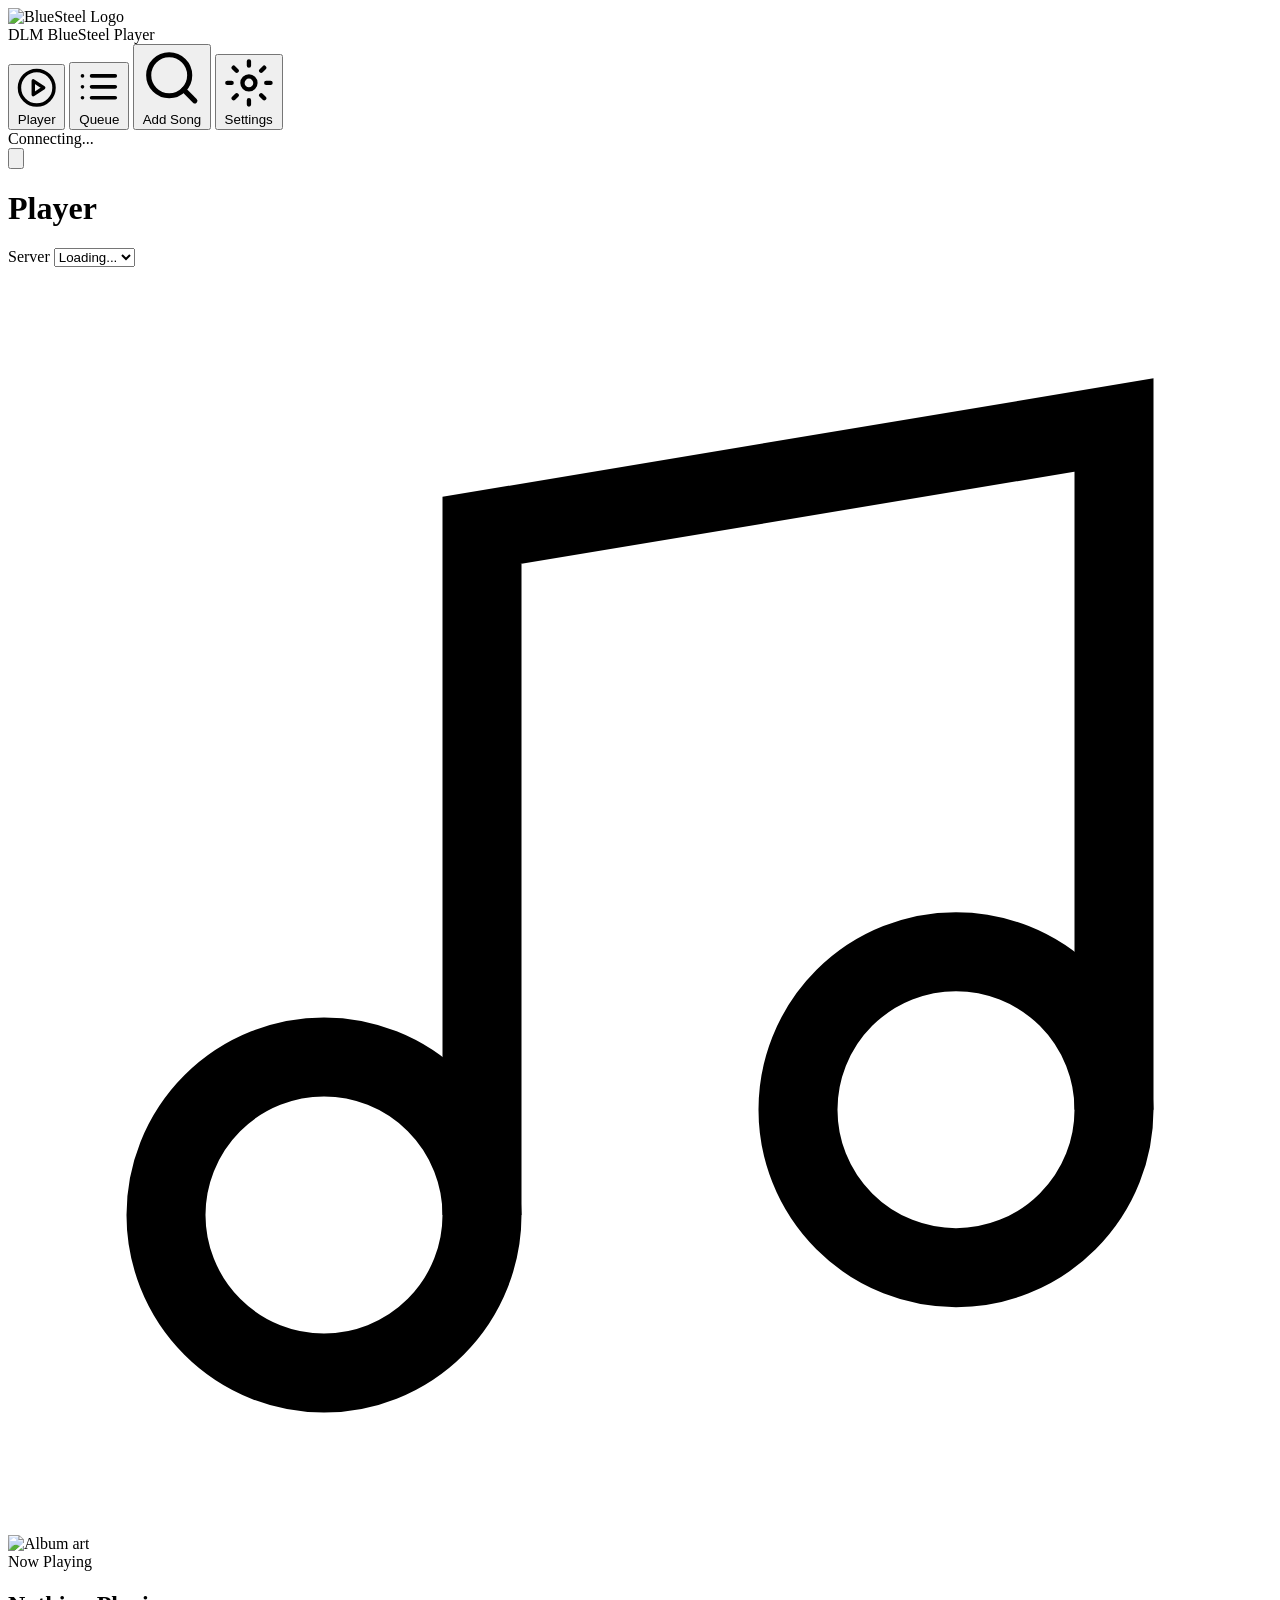
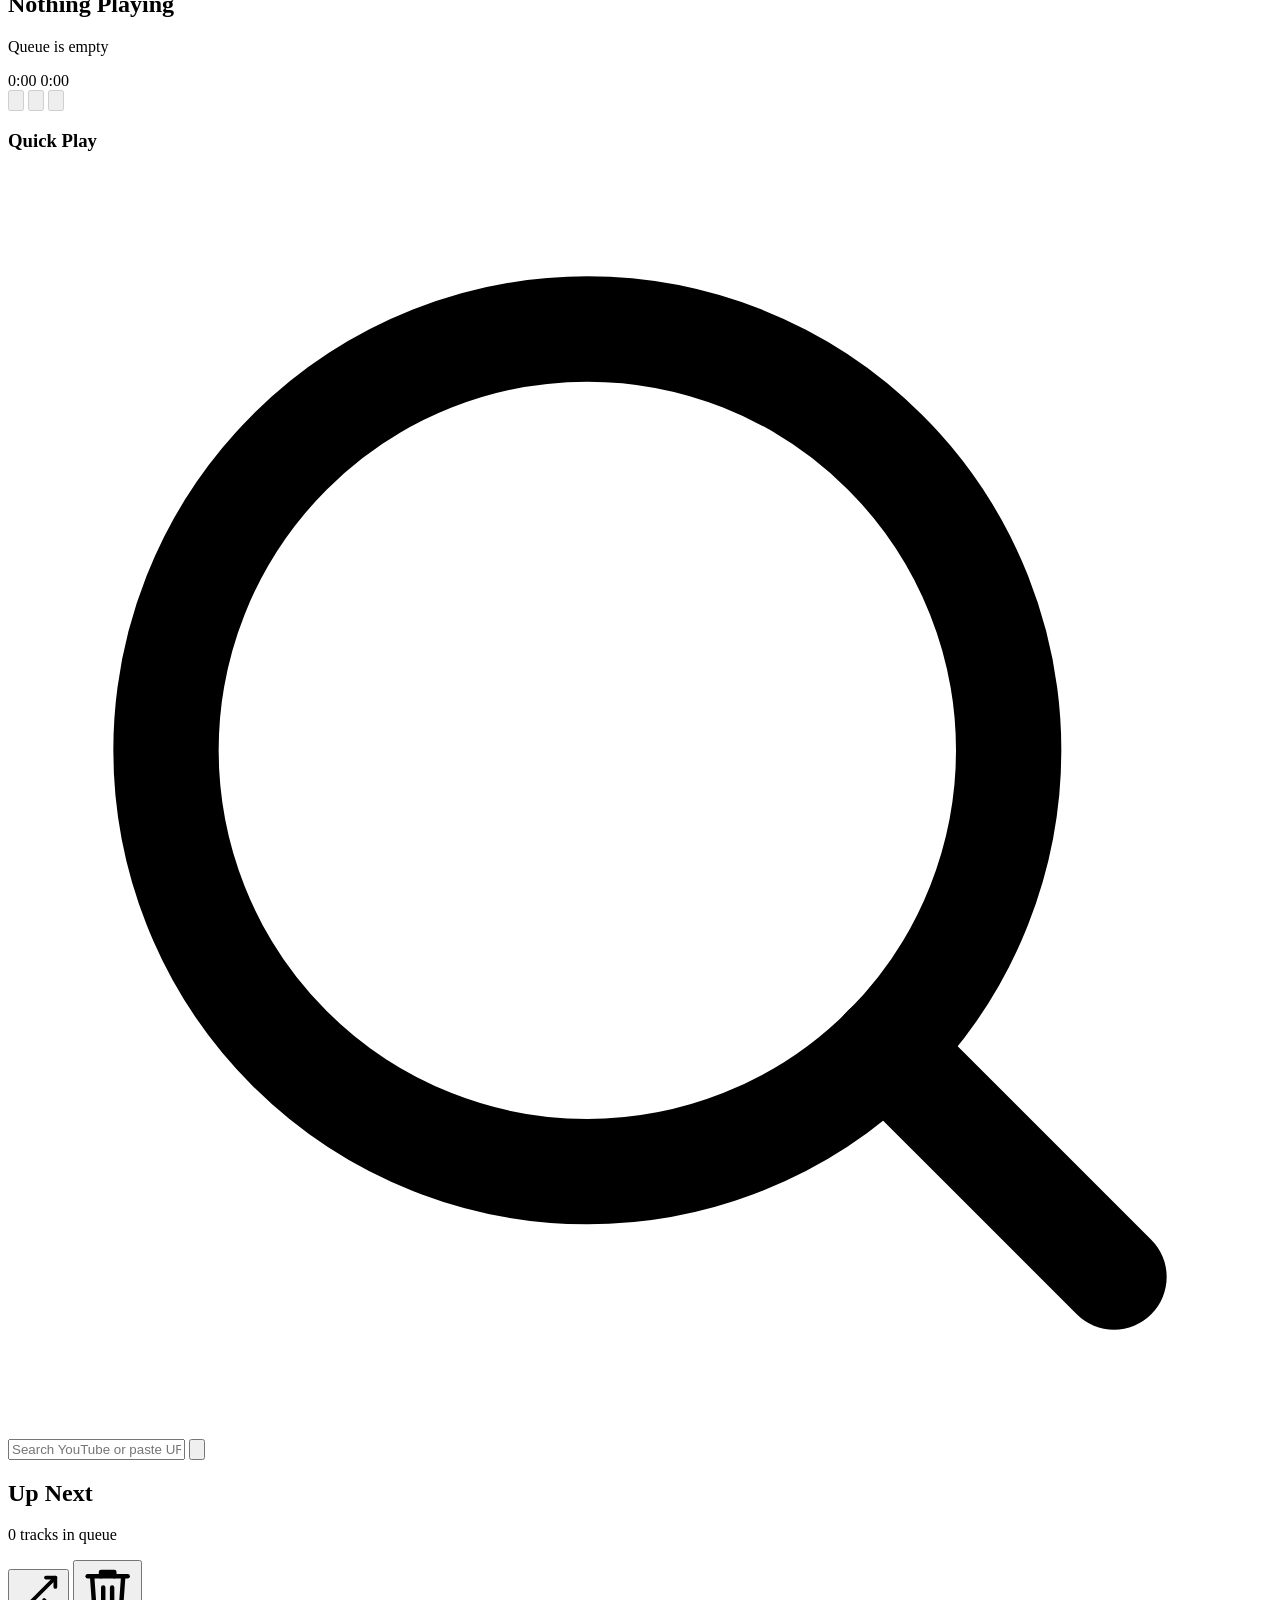
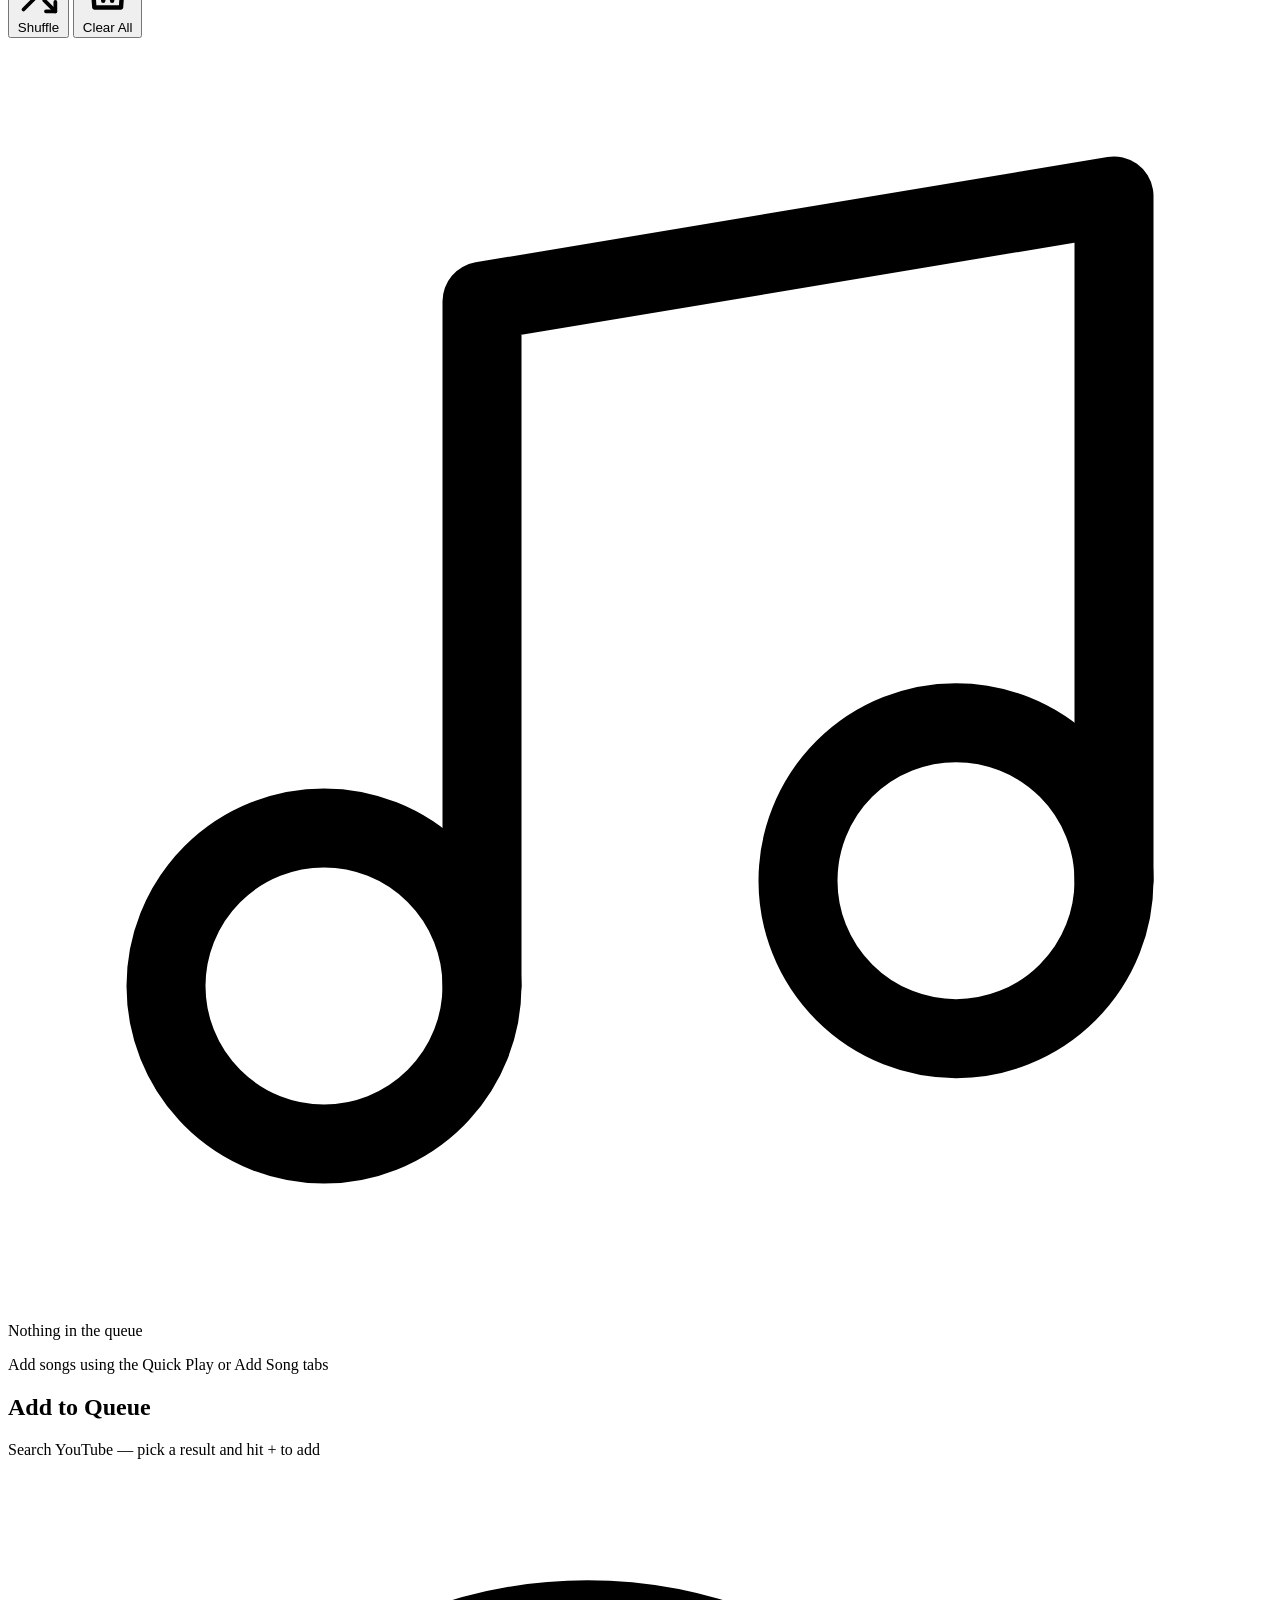
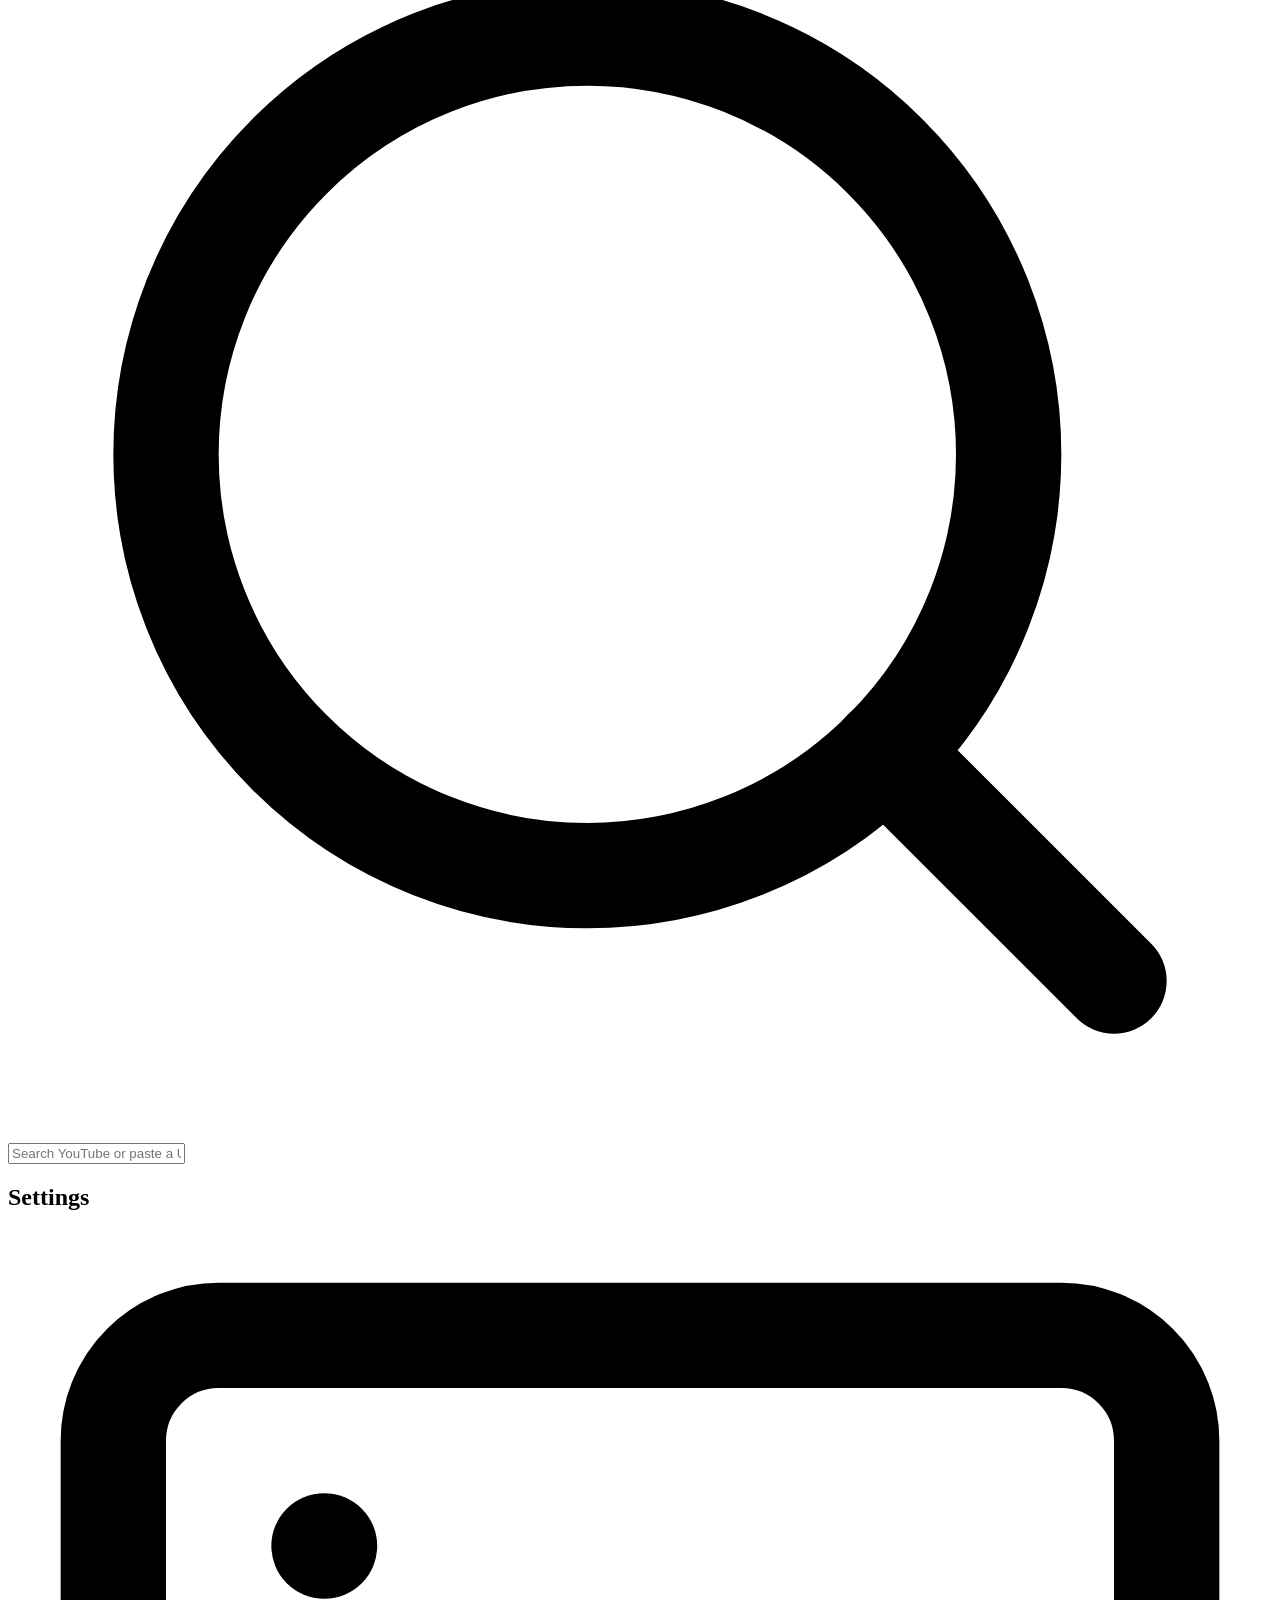
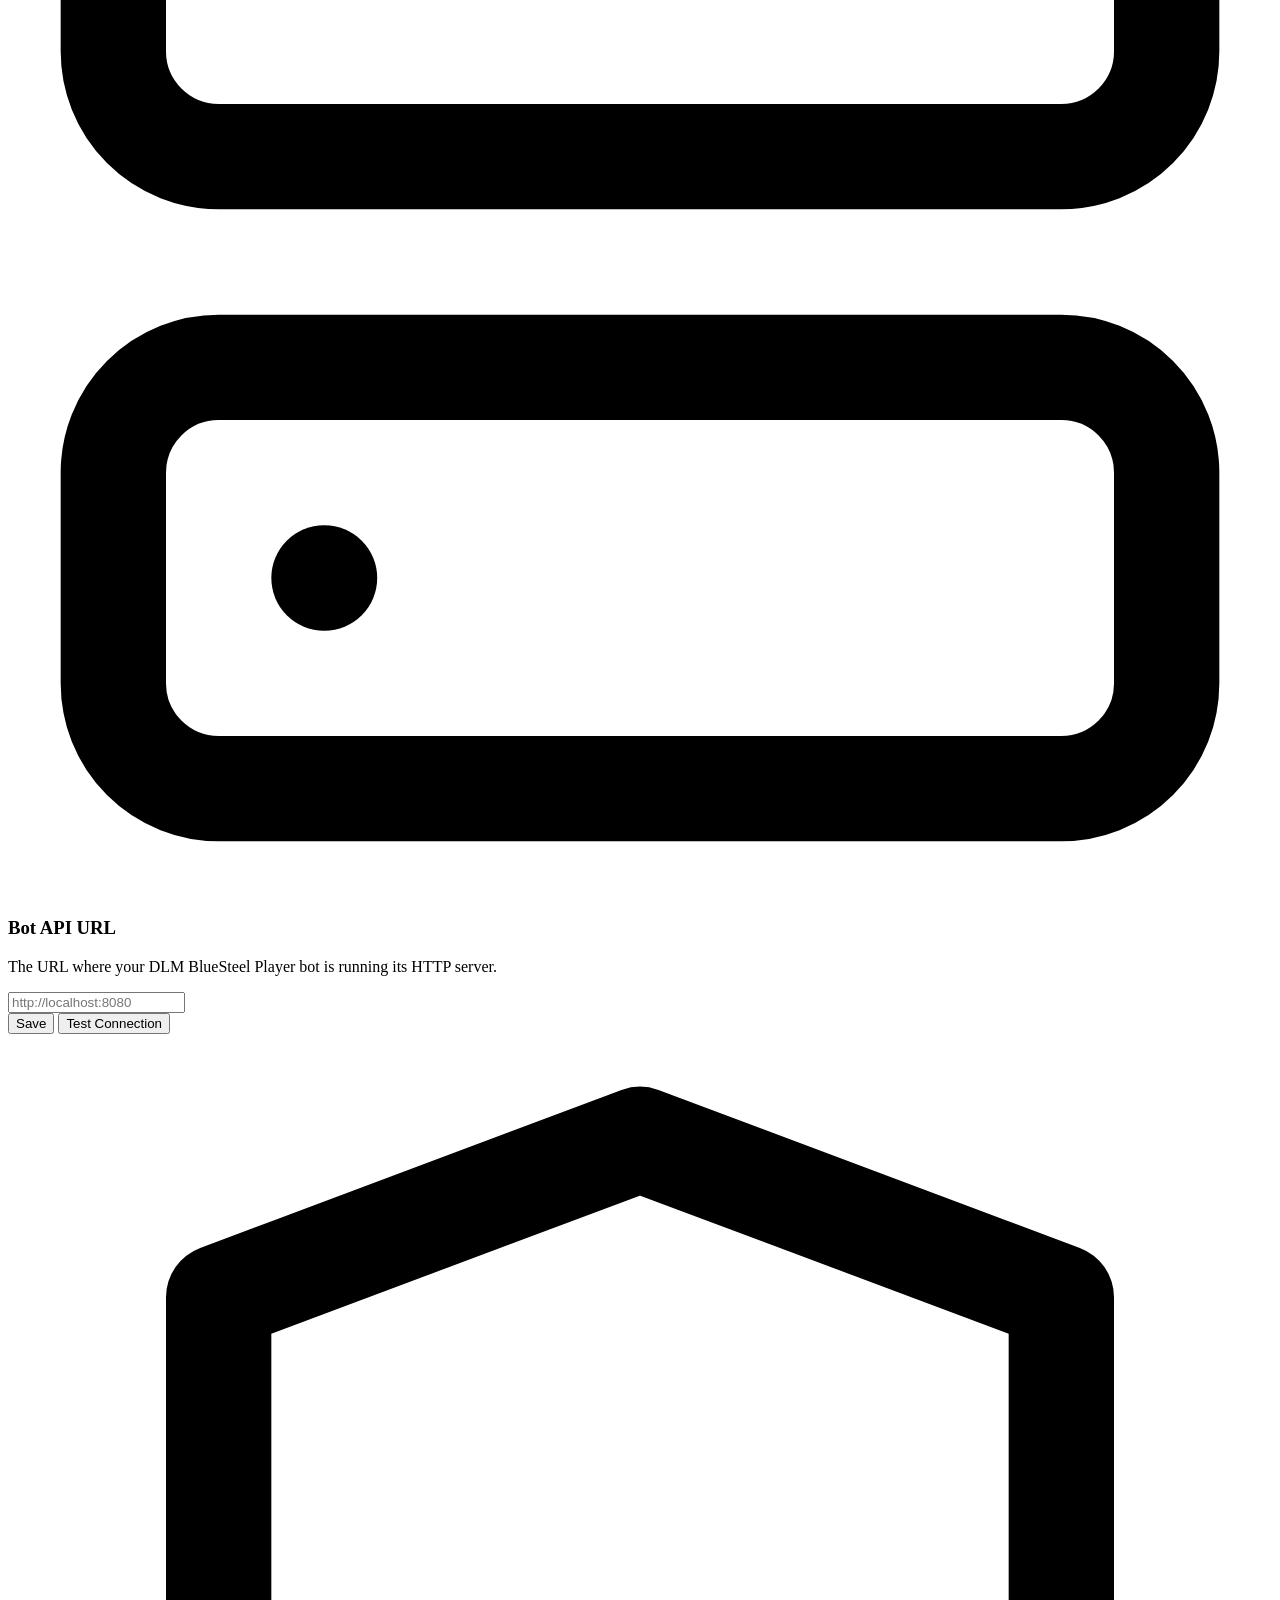
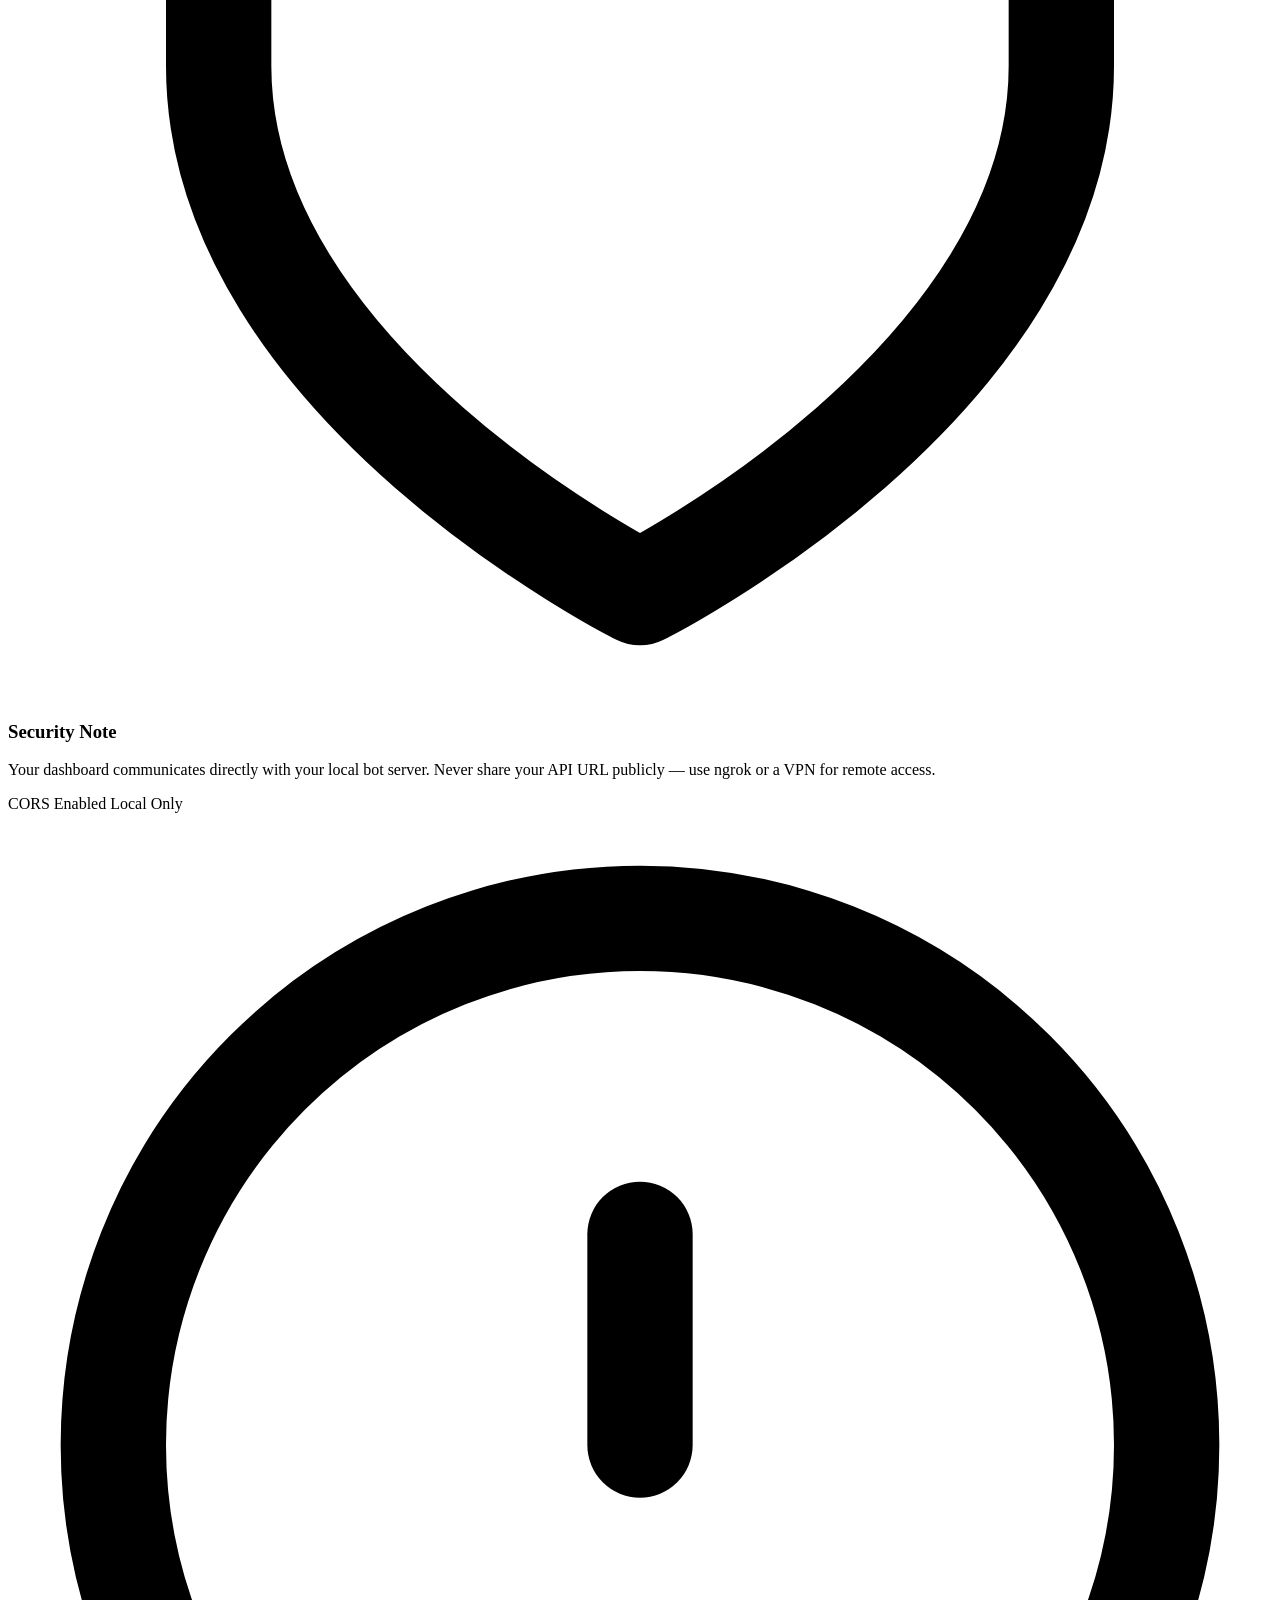
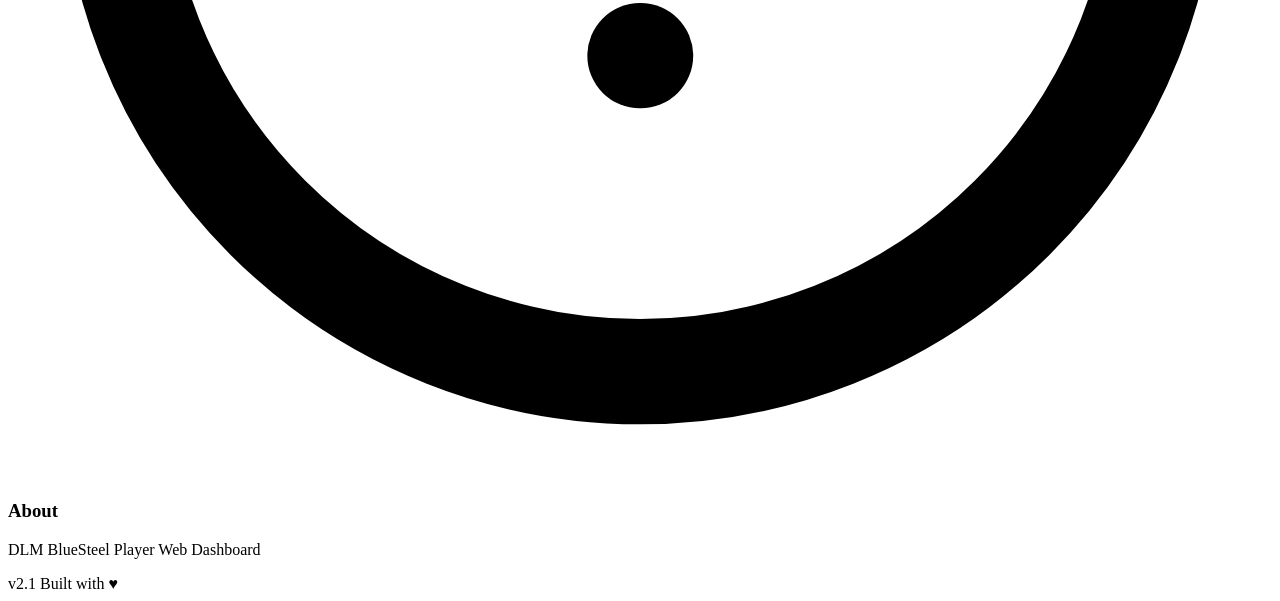
==== index.html @ 2d479a81 "Revise meta description and brand naming Updated the meta description and brand names for clarity." ====
<!doctype html>
<html lang="en">
<head>
  <meta charset="utf-8" />
  <meta name="viewport" content="width=device-width,initial-scale=1" />
  <title>DLM BlueSteel Player</title>
  <meta name="description" content="DLM BlueSteel Player — Powered by boundary. BlueSteel" />
  <link rel="preconnect" href="https://fonts.googleapis.com" />
  <link rel="preconnect" href="https://fonts.gstatic.com" crossorigin />
  <link href="https://fonts.googleapis.com/css2?family=Outfit:wght@300;400;500;600;700;800;900&display=swap" rel="stylesheet" />
  <link rel="stylesheet" href="css/styles.css" />
</head>
<body>
  <!-- Animated Background -->
  <div class="bg-scene" aria-hidden="true">
    <div class="blob blob-1"></div>
    <div class="blob blob-2"></div>
    <div class="blob blob-3"></div>
    <div class="blob blob-4"></div>
    <div class="grid-overlay"></div>
  </div>

  <div class="app-shell">
    <!-- Sidebar -->
    <aside class="sidebar" id="sidebar">
      <div class="sidebar-brand">
        <div class="brand-logo">
          <img src="assets/logo.png" alt="BlueSteel Logo" id="brandLogoImg" />
        </div>
        <div class="brand-text">
          <span class="brand-name">DLM BlueSteel</span>
          <span class="brand-sub">Player</span>
        </div>
      </div>

      <nav class="sidebar-nav">
        <button class="nav-item active" id="nav-player" data-view="player" title="Player">
          <svg viewBox="0 0 24 24" fill="none" stroke="currentColor" stroke-width="2" stroke-linecap="round" stroke-linejoin="round"><circle cx="12" cy="12" r="10"/><polygon points="10,8 16,12 10,16"/></svg>
          <span>Player</span>
        </button>
        <button class="nav-item" id="nav-queue" data-view="queue" title="Queue">
          <svg viewBox="0 0 24 24" fill="none" stroke="currentColor" stroke-width="2" stroke-linecap="round" stroke-linejoin="round"><line x1="8" y1="6" x2="21" y2="6"/><line x1="8" y1="12" x2="21" y2="12"/><line x1="8" y1="18" x2="21" y2="18"/><line x1="3" y1="6" x2="3.01" y2="6"/><line x1="3" y1="12" x2="3.01" y2="12"/><line x1="3" y1="18" x2="3.01" y2="18"/></svg>
          <span>Queue</span>
        </button>
        <button class="nav-item" id="nav-search" data-view="search" title="Add Songs">
          <svg viewBox="0 0 24 24" fill="none" stroke="currentColor" stroke-width="2" stroke-linecap="round" stroke-linejoin="round"><circle cx="11" cy="11" r="8"/><line x1="21" y1="21" x2="16.65" y2="16.65"/></svg>
          <span>Add Song</span>
        </button>
        <button class="nav-item" id="nav-settings" data-view="settings" title="Settings">
          <svg viewBox="0 0 24 24" fill="none" stroke="currentColor" stroke-width="2" stroke-linecap="round" stroke-linejoin="round"><circle cx="12" cy="12" r="3"/><path d="M19.07 4.93l-1.41 1.41M4.93 4.93l1.41 1.41M4.93 19.07l1.41-1.41M19.07 19.07l-1.41-1.41M12 2v2M12 20v2M2 12h2M20 12h2"/></svg>
          <span>Settings</span>
        </button>
      </nav>

      <div class="sidebar-status">
        <div class="status-indicator" id="statusIndicator">
          <span class="status-dot" id="statusDot"></span>
          <span class="status-text" id="statusText">Connecting...</span>
        </div>
      </div>
    </aside>

    <!-- Main Content -->
    <main class="main-content">
      <!-- Top Bar -->
      <header class="topbar">
        <div class="topbar-left">
          <button class="sidebar-toggle" id="sidebarToggle" aria-label="Toggle sidebar">
            <svg viewBox="0 0 24 24" fill="none" stroke="currentColor" stroke-width="2" stroke-linecap="round" stroke-linejoin="round"><line x1="3" y1="12" x2="21" y2="12"/><line x1="3" y1="6" x2="21" y2="6"/><line x1="3" y1="18" x2="21" y2="18"/></svg>
          </button>
          <h1 class="page-title" id="pageTitle">Player</h1>
        </div>
        <div class="topbar-right">
          <div class="server-selector-wrap">
            <label class="server-label" for="guildSelect">Server</label>
            <select id="guildSelect" class="server-select">
              <option value="">Loading...</option>
            </select>
          </div>
        </div>
      </header>

      <!-- Views -->
      <div class="views-container">

        <!-- ══ PLAYER VIEW ══ -->
        <section class="view active" id="view-player">
          <div class="player-layout">
            <!-- Now Playing Card -->
            <div class="now-playing-card glass-card" id="nowPlayingCard">
              <div class="np-bg-art" id="npBgArt"></div>
              <div class="np-content">
                <div class="np-artwork-wrap">
                  <div class="np-artwork" id="npArtwork">
                    <div class="np-artwork-placeholder">
                      <svg viewBox="0 0 24 24" fill="none" stroke="currentColor" stroke-width="1.5"><path d="M9 18V5l12-2v13"/><circle cx="6" cy="18" r="3"/><circle cx="18" cy="16" r="3"/></svg>
                    </div>
                    <img id="npArtworkImg" src="" alt="Album art" />
                  </div>
                  <div class="visualizer" id="visualizer">
                    <div class="bar"></div><div class="bar"></div><div class="bar"></div>
                    <div class="bar"></div><div class="bar"></div><div class="bar"></div>
                    <div class="bar"></div><div class="bar"></div>
                  </div>
                </div>

                <div class="np-info">
                  <div class="np-labels">
                    <span class="np-badge">Now Playing</span>
                  </div>
                  <h2 class="np-title" id="npTitle">Nothing Playing</h2>
                  <p class="np-artist" id="npArtist">Queue is empty</p>

                  <!-- Progress Bar -->
                  <div class="progress-wrap">
                    <div class="progress-bar">
                      <div class="progress-fill" id="progressFill"></div>
                      <div class="progress-glow" id="progressGlow"></div>
                    </div>
                    <div class="progress-times">
                      <span id="currentTime">0:00</span>
                      <span id="totalTime">0:00</span>
                    </div>
                  </div>

                  <!-- Controls -->
                  <div class="controls">
                    <button class="ctrl-btn ctrl-stop" id="btnStop" title="Stop" disabled>
                      <svg viewBox="0 0 24 24" fill="currentColor"><rect x="6" y="6" width="12" height="12" rx="2"/></svg>
                    </button>
                    <button class="ctrl-btn ctrl-play" id="btnPlayPause" title="Play/Pause" disabled>
                      <svg id="iconPlay"  viewBox="0 0 24 24" fill="currentColor"><path d="M8 5v14l11-7z"/></svg>
                      <svg id="iconPause" viewBox="0 0 24 24" fill="currentColor" style="display:none"><path d="M6 19h4V5H6v14zm8-14v14h4V5h-4z"/></svg>
                    </button>
                    <button class="ctrl-btn ctrl-skip" id="btnSkip" title="Skip" disabled>
                      <svg viewBox="0 0 24 24" fill="currentColor"><path d="M6 18l8.5-6L6 6v12zm2-8.14L11.03 12 8 14.14V9.86zM16 6h2v12h-2z"/></svg>
                    </button>
                  </div>
                </div>
              </div>
            </div>

            <!-- Quick Add -->
            <div class="quick-add-card glass-card">
              <h3 class="card-title">Quick Play</h3>
              <form id="quickPlayForm" class="quick-add-form">
                <div class="search-box">
                  <svg class="search-icon" viewBox="0 0 24 24" fill="none" stroke="currentColor" stroke-width="2" stroke-linecap="round" stroke-linejoin="round"><circle cx="11" cy="11" r="8"/><line x1="21" y1="21" x2="16.65" y2="16.65"/></svg>
                  <input id="quickSearchInput" type="text" placeholder="Search YouTube or paste URL..." autocomplete="off" />
                  <button type="submit" class="add-btn" id="quickAddBtn" title="Add to queue">
                    <svg viewBox="0 0 24 24" fill="none" stroke="currentColor" stroke-width="2.5" stroke-linecap="round" stroke-linejoin="round"><line x1="12" y1="5" x2="12" y2="19"/><line x1="5" y1="12" x2="19" y2="12"/></svg>
                  </button>
                </div>
              </form>
            </div>
          </div>
        </section>

        <!-- ══ QUEUE VIEW ══ -->
        <section class="view" id="view-queue">
          <div class="queue-header">
            <div>
              <h2 class="section-title">Up Next</h2>
              <p class="section-sub" id="queueCount">0 tracks in queue</p>
            </div>
            <div class="queue-actions">
              <button class="ghost-btn" id="shuffleQueueBtn" title="Shuffle queue">
                <svg viewBox="0 0 24 24" fill="none" stroke="currentColor" stroke-width="2" stroke-linecap="round" stroke-linejoin="round"><polyline points="16,3 21,3 21,8"/><line x1="4" y1="20" x2="21" y2="3"/><polyline points="21,16 21,21 16,21"/><line x1="15" y1="15" x2="21" y2="21"/></svg>
                Shuffle
              </button>
              <button class="ghost-btn danger-btn" id="clearQueueBtn">
                <svg viewBox="0 0 24 24" fill="none" stroke="currentColor" stroke-width="2" stroke-linecap="round" stroke-linejoin="round"><polyline points="3,6 5,6 21,6"/><path d="M19,6l-1,14H6L5,6"/><path d="M10,11v6M14,11v6"/><path d="M9,6V4h6v2"/></svg>
                Clear All
              </button>
            </div>
          </div>
          <div class="queue-list" id="queueList">
            <div class="empty-state">
              <div class="empty-icon"><svg viewBox="0 0 24 24" fill="none" stroke="currentColor" stroke-width="1.5" stroke-linecap="round" stroke-linejoin="round"><path d="M9 18V5l12-2v13"/><circle cx="6" cy="18" r="3"/><circle cx="18" cy="16" r="3"/></svg></div>
              <p>Nothing in the queue</p>
              <span>Add songs using the Quick Play or Add Song tabs</span>
            </div>
          </div>
        </section>

        <!-- ══ ADD SONG VIEW ══ -->
        <section class="view" id="view-search">
          <div class="search-hero">
            <h2 class="section-title">Add to Queue</h2>
            <p class="section-sub">Search YouTube — pick a result and hit + to add</p>

            <div class="glass-card search-card">
              <div class="add-search-box">
                <svg class="search-icon" viewBox="0 0 24 24" fill="none" stroke="currentColor" stroke-width="2" stroke-linecap="round" stroke-linejoin="round"><circle cx="11" cy="11" r="8"/><line x1="21" y1="21" x2="16.65" y2="16.65"/></svg>
                <input id="songInput" type="text" placeholder="Search YouTube or paste a URL / playlist..." autocomplete="off" />
                <div class="search-spinner" id="searchSpinner"></div>
              </div>

              <!-- Search Results -->
              <div id="searchResults" class="search-results" style="display:none;"></div>

              <!-- Direct Add (URL) -->
              <div class="direct-add-row" id="directAddRow" style="display:none;">
                <button class="gradient-btn" id="addSongBtn">
                  Add URL to Queue
                  <svg viewBox="0 0 24 24" fill="none" stroke="currentColor" stroke-width="2.5" stroke-linecap="round" stroke-linejoin="round"><line x1="12" y1="5" x2="12" y2="19"/><line x1="5" y1="12" x2="19" y2="12"/></svg>
                </button>
              </div>

              <div class="add-status" id="addStatus"></div>
            </div>
          </div>
        </section>

        <!-- ══ SETTINGS VIEW ══ -->
        <section class="view" id="view-settings">
          <h2 class="section-title">Settings</h2>
          <div class="settings-grid">
            <div class="glass-card settings-card">
              <div class="settings-icon">
                <svg viewBox="0 0 24 24" fill="none" stroke="currentColor" stroke-width="2" stroke-linecap="round" stroke-linejoin="round"><rect x="2" y="2" width="20" height="8" rx="2"/><rect x="2" y="14" width="20" height="8" rx="2"/><line x1="6" y1="6" x2="6.01" y2="6"/><line x1="6" y1="18" x2="6.01" y2="18"/></svg>
              </div>
              <h3>Bot API URL</h3>
              <p class="settings-desc">The URL where your DLM BlueSteel Player bot is running its HTTP server.</p>
              <div class="settings-row">
                <input id="apiUrlInput" type="text" placeholder="http://localhost:8080" class="settings-input" />
              </div>
              <div class="settings-actions">
                <button class="gradient-btn" id="saveApiBtn">Save</button>
                <button class="ghost-btn" id="testApiBtn">Test Connection</button>
              </div>
              <div id="apiTestResult" class="test-result"></div>
            </div>

            <div class="glass-card settings-card">
              <div class="settings-icon accent-2">
                <svg viewBox="0 0 24 24" fill="none" stroke="currentColor" stroke-width="2" stroke-linecap="round" stroke-linejoin="round"><path d="M12 22s8-4 8-10V5l-8-3-8 3v7c0 6 8 10 8 10z"/></svg>
              </div>
              <h3>Security Note</h3>
              <p class="settings-desc">Your dashboard communicates directly with your local bot server. Never share your API URL publicly — use ngrok or a VPN for remote access.</p>
              <div class="security-badges">
                <span class="badge">CORS Enabled</span>
                <span class="badge">Local Only</span>
              </div>
            </div>

            <div class="glass-card settings-card">
              <div class="settings-icon accent-3">
                <svg viewBox="0 0 24 24" fill="none" stroke="currentColor" stroke-width="2" stroke-linecap="round" stroke-linejoin="round"><circle cx="12" cy="12" r="10"/><line x1="12" y1="8" x2="12" y2="12"/><line x1="12" y1="16" x2="12.01" y2="16"/></svg>
              </div>
              <h3>About</h3>
              <p class="settings-desc">DLM BlueSteel Player Web Dashboard</p>
              <div class="about-info">
                <span class="badge badge-outline">v2.1</span>
                <span class="badge badge-outline">Built with ♥</span>
              </div>
            </div>
          </div>
        </section>

      </div>
    </main>
  </div>

  <!-- PIN Lock Overlay -->
  <div class="pin-overlay" id="pinOverlay" style="display:none;" aria-modal="true" role="dialog">
    <div class="pin-box glass-card" id="pinBox">

      <!-- Normal PIN state -->
      <div id="pinState">
        <div class="pin-logo">
          <img src="assets/logo.png" alt="Logo" />
        </div>
        <h2 class="pin-title">Settings Locked</h2>
        <p class="pin-sub" id="pinSub">Enter your PIN to access Settings</p>

        <div class="pin-dots" id="pinDots">
          <span class="pin-dot" id="d0"></span>
          <span class="pin-dot" id="d1"></span>
          <span class="pin-dot" id="d2"></span>
          <span class="pin-dot" id="d3"></span>
        </div>

        <div class="pin-keypad" id="pinKeypad">
          <button class="pin-key" data-digit="1">1</button>
          <button class="pin-key" data-digit="2">2</button>
          <button class="pin-key" data-digit="3">3</button>
          <button class="pin-key" data-digit="4">4</button>
          <button class="pin-key" data-digit="5">5</button>
          <button class="pin-key" data-digit="6">6</button>
          <button class="pin-key" data-digit="7">7</button>
          <button class="pin-key" data-digit="8">8</button>
          <button class="pin-key" data-digit="9">9</button>
          <button class="pin-key pin-key-clear" id="pinClear">✕</button>
          <button class="pin-key" data-digit="0">0</button>
          <button class="pin-key pin-key-del" id="pinDel">⌫</button>
        </div>

        <div class="pin-attempts" id="pinAttempts"></div>
        <button class="ghost-btn pin-cancel" id="pinCancel">Cancel</button>
      </div>

      <!-- Management PIN state (robot detected or used as fallback) -->
      <div id="mgmtState" style="display:none;">
        <div class="pin-logo pin-logo-warn">
          <svg viewBox="0 0 24 24" fill="none" stroke="currentColor" stroke-width="1.5"><path d="M12 9v4m0 4h.01M10.29 3.86L1.82 18a2 2 0 001.71 3h16.94a2 2 0 001.71-3L13.71 3.86a2 2 0 00-3.42 0z"/></svg>
        </div>
        <h2 class="pin-title">Suspicious Input Detected</h2>
        <p class="pin-sub">Automated input was detected. Enter the Special Management PIN to continue.</p>
        <input id="mgmtInput" type="password" class="pin-text-input" placeholder="Management PIN" autocomplete="off" maxlength="10" />
        <button class="gradient-btn" id="mgmtSubmit" style="margin-top:12px;width:100%;">Submit</button>
        <p class="pin-attempts" id="mgmtError"></p>
      </div>

      <!-- Puzzle state (3 wrong PINs) -->
      <div id="puzzleState" style="display:none;">
        <div class="pin-logo pin-logo-locked">
          <svg viewBox="0 0 24 24" fill="none" stroke="currentColor" stroke-width="1.5"><rect x="3" y="11" width="18" height="11" rx="2"/><path d="M7 11V7a5 5 0 0110 0v4"/></svg>
        </div>
        <h2 class="pin-title">PIN Locked</h2>
        <p class="pin-sub">Too many incorrect attempts.<br/>Solve the puzzle to try again.</p>
        <div class="puzzle-challenge">
          <div class="puzzle-code" id="puzzleCode">A 1 B 2 C 3</div>
          <div class="puzzle-hint">Type the sequence exactly as shown above</div>
        </div>
        <input id="puzzleInput" type="text" class="pin-text-input" placeholder="Enter puzzle answer..." autocomplete="off" maxlength="6" />
        <button class="gradient-btn" id="puzzleSubmit" style="margin-top:12px;width:100%;">Verify</button>
        <p class="pin-attempts" id="puzzleError"></p>
      </div>

    </div>
  </div>

  <!-- Toast Notifications -->
  <div class="toast-container" id="toastContainer"></div>


  <script src="js/app.js" defer></script>
</body>
</html>
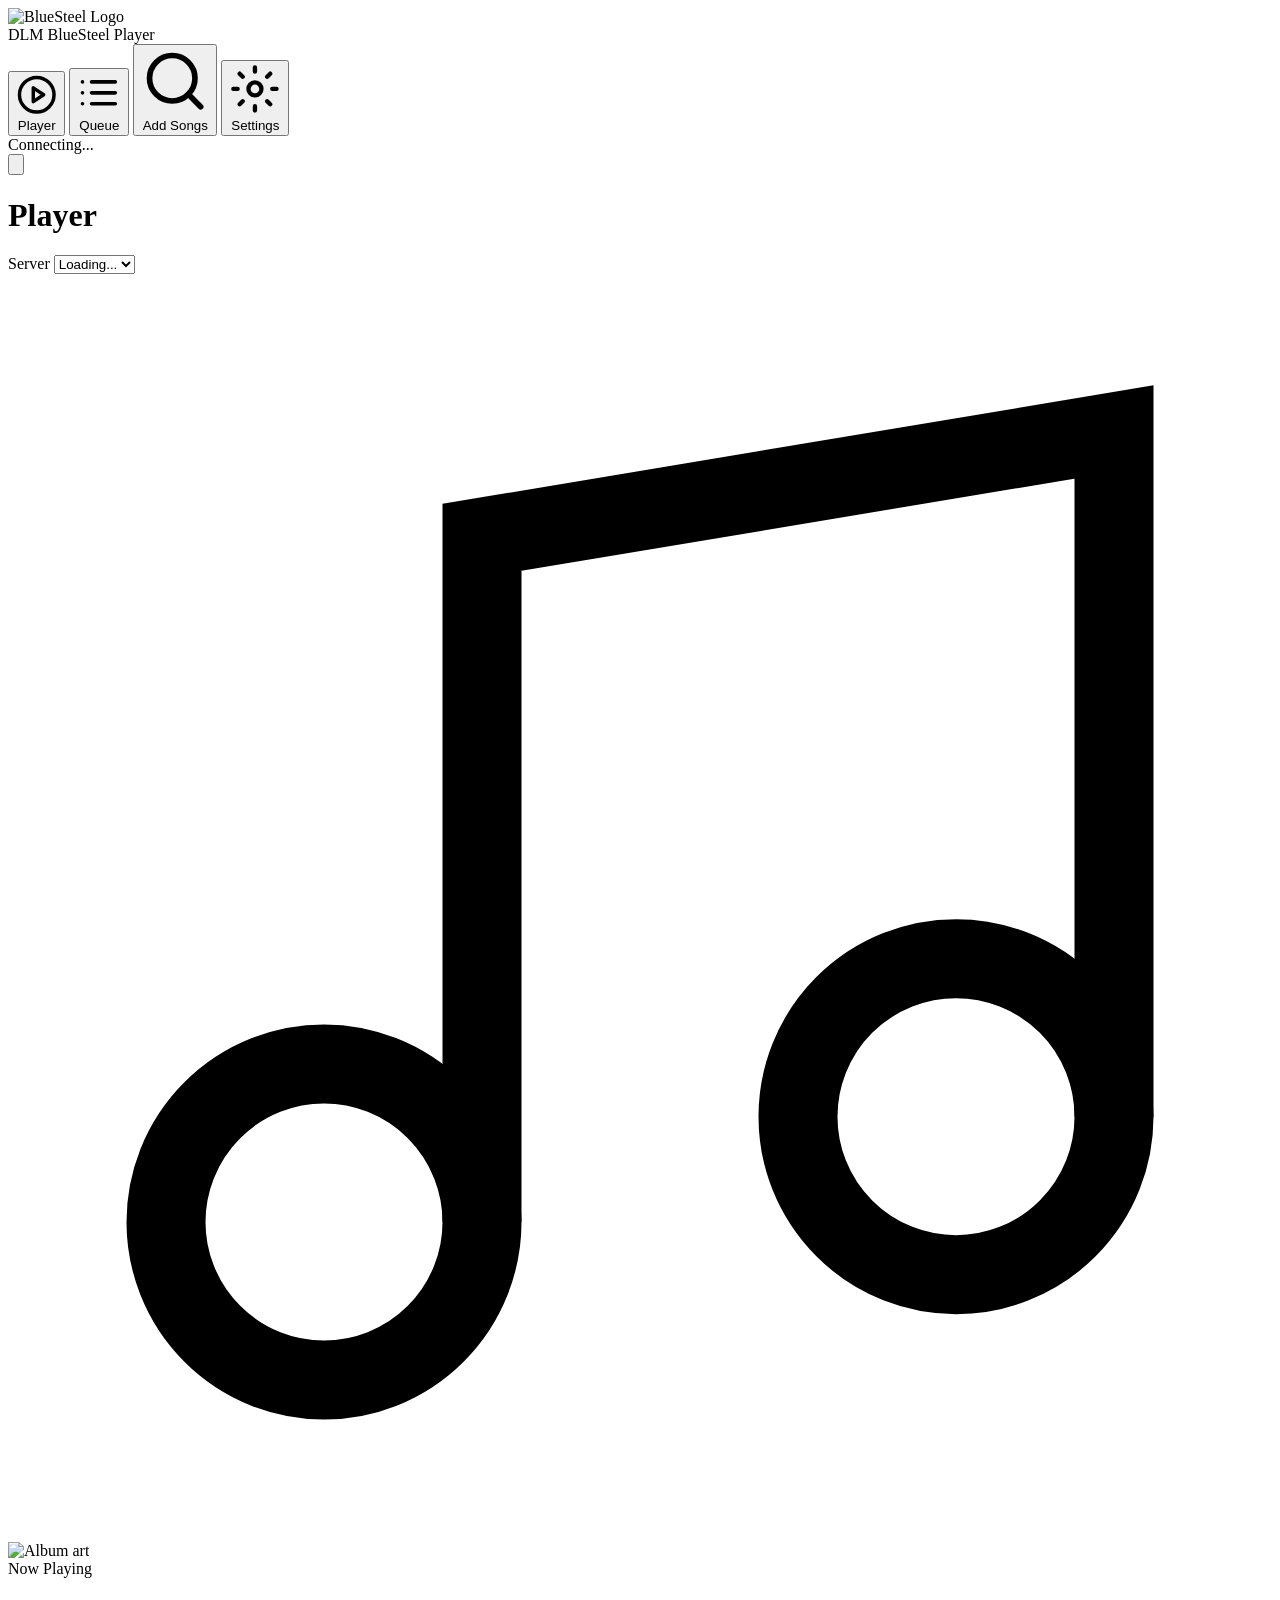
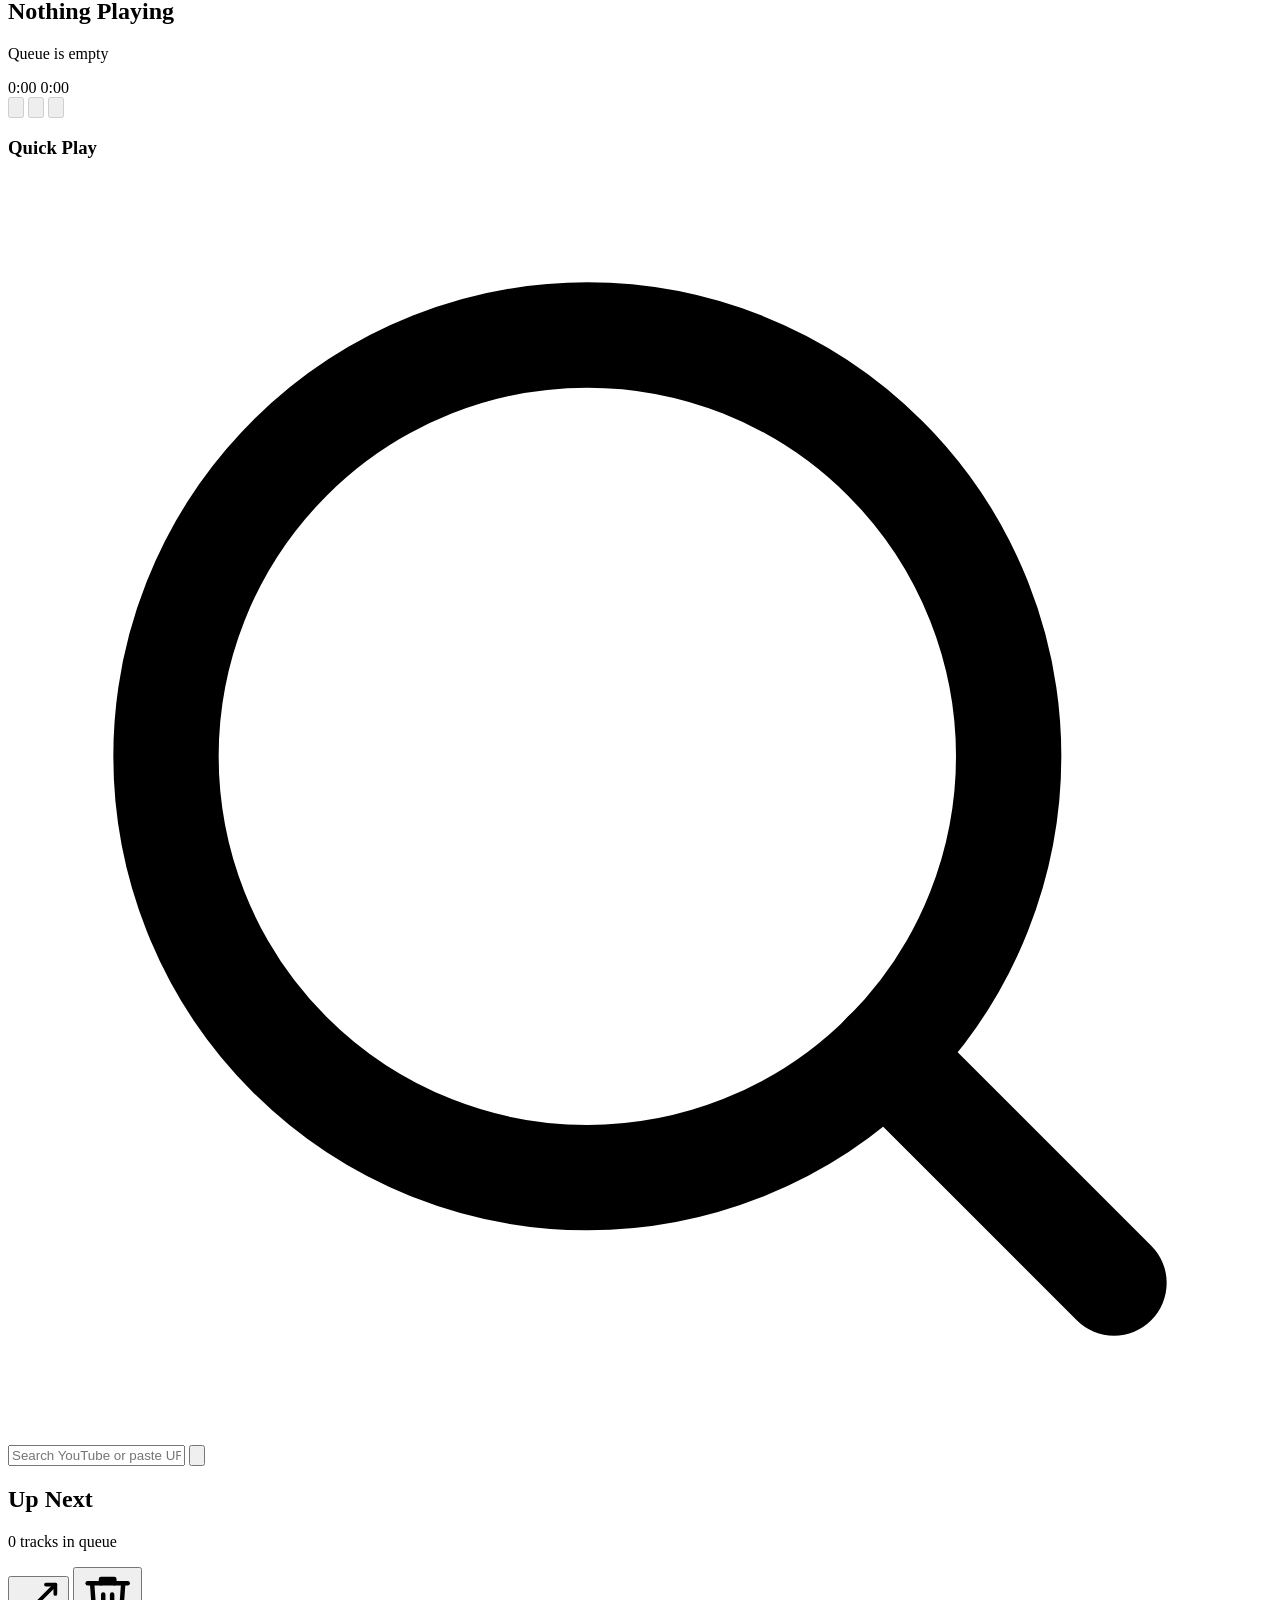
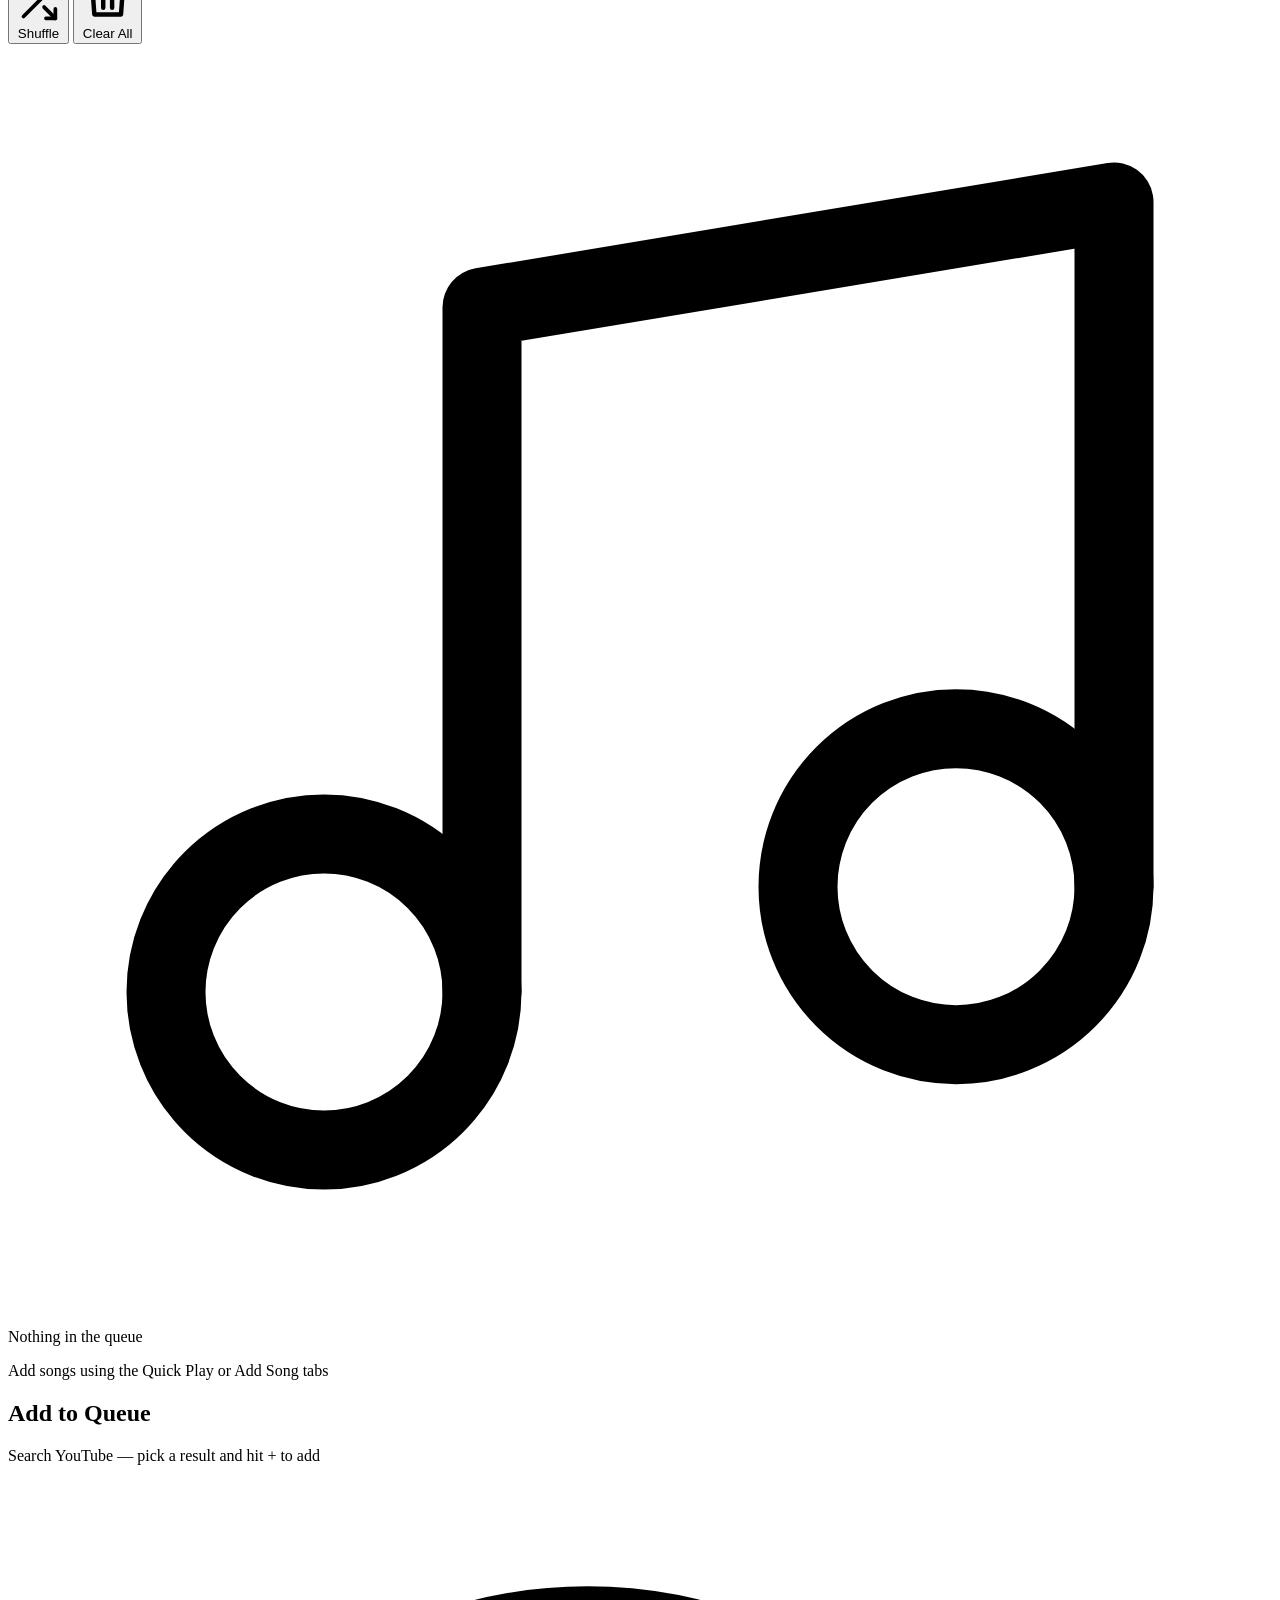
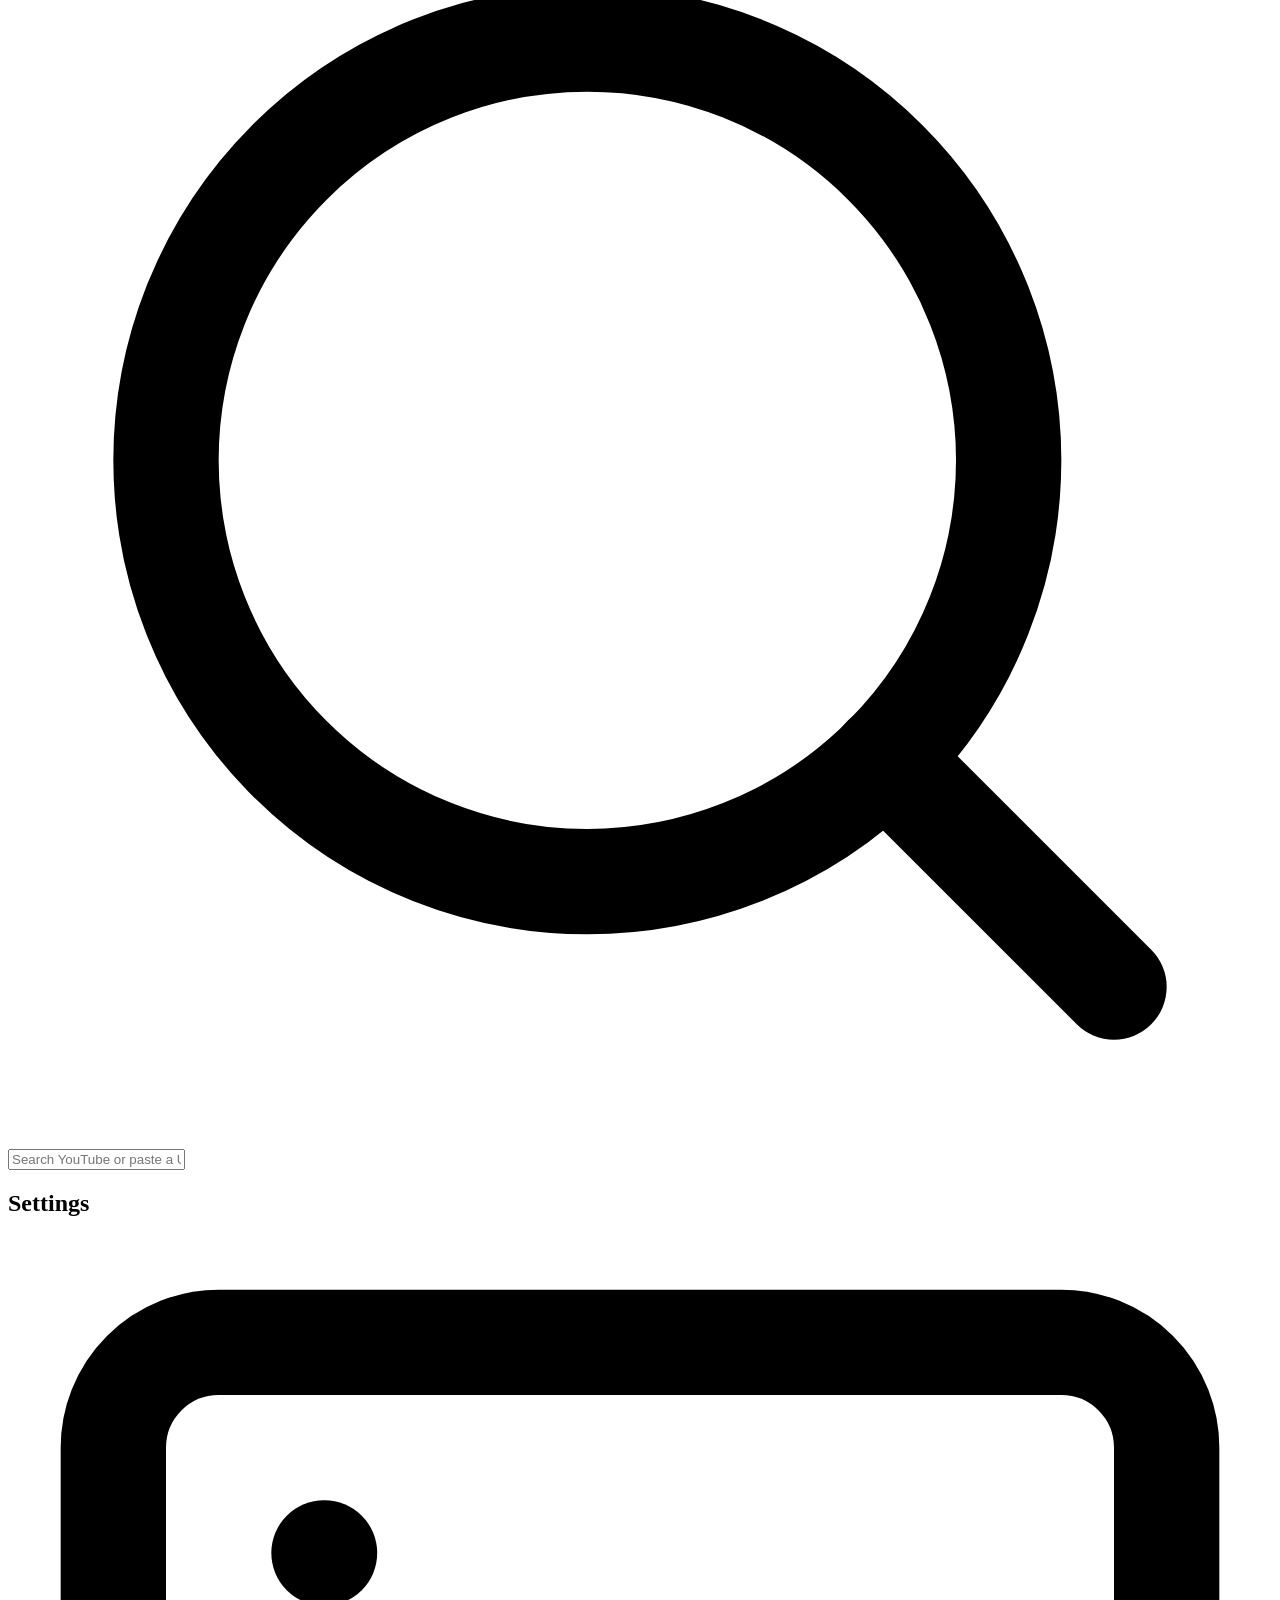
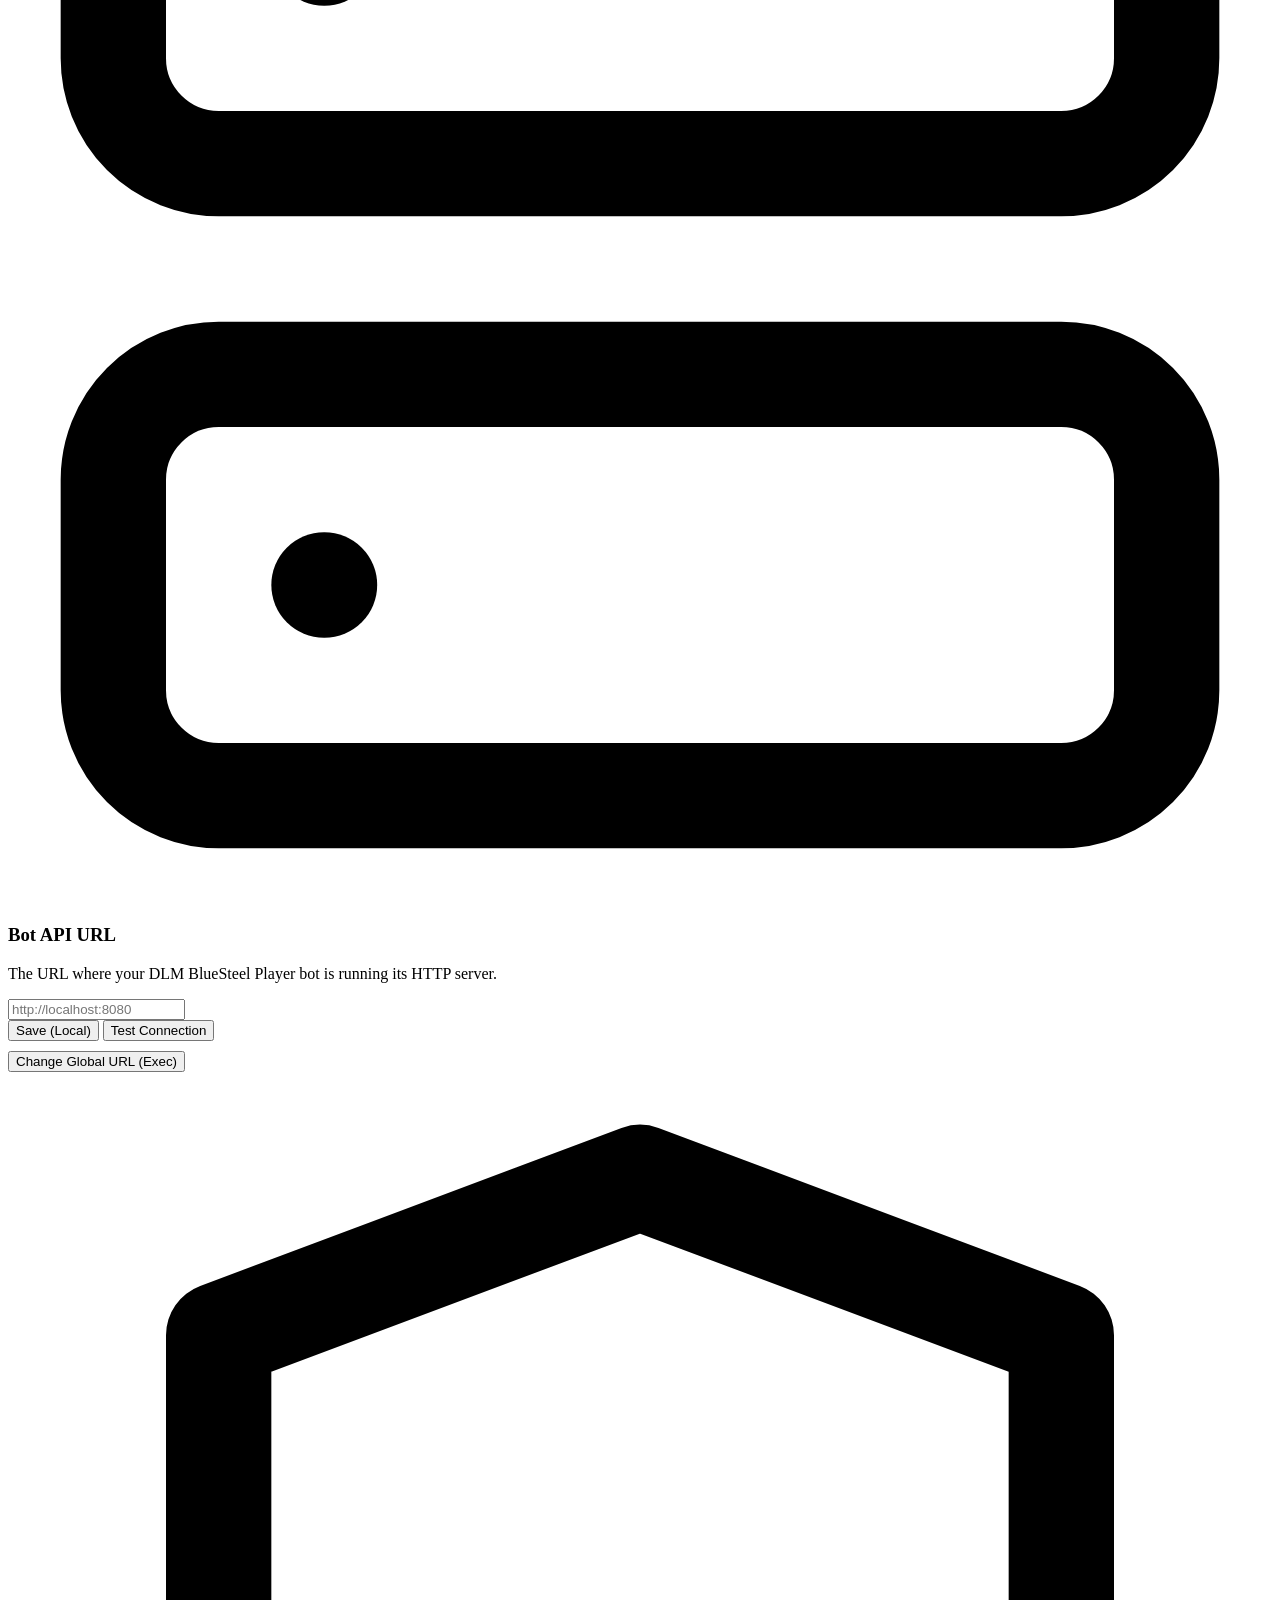
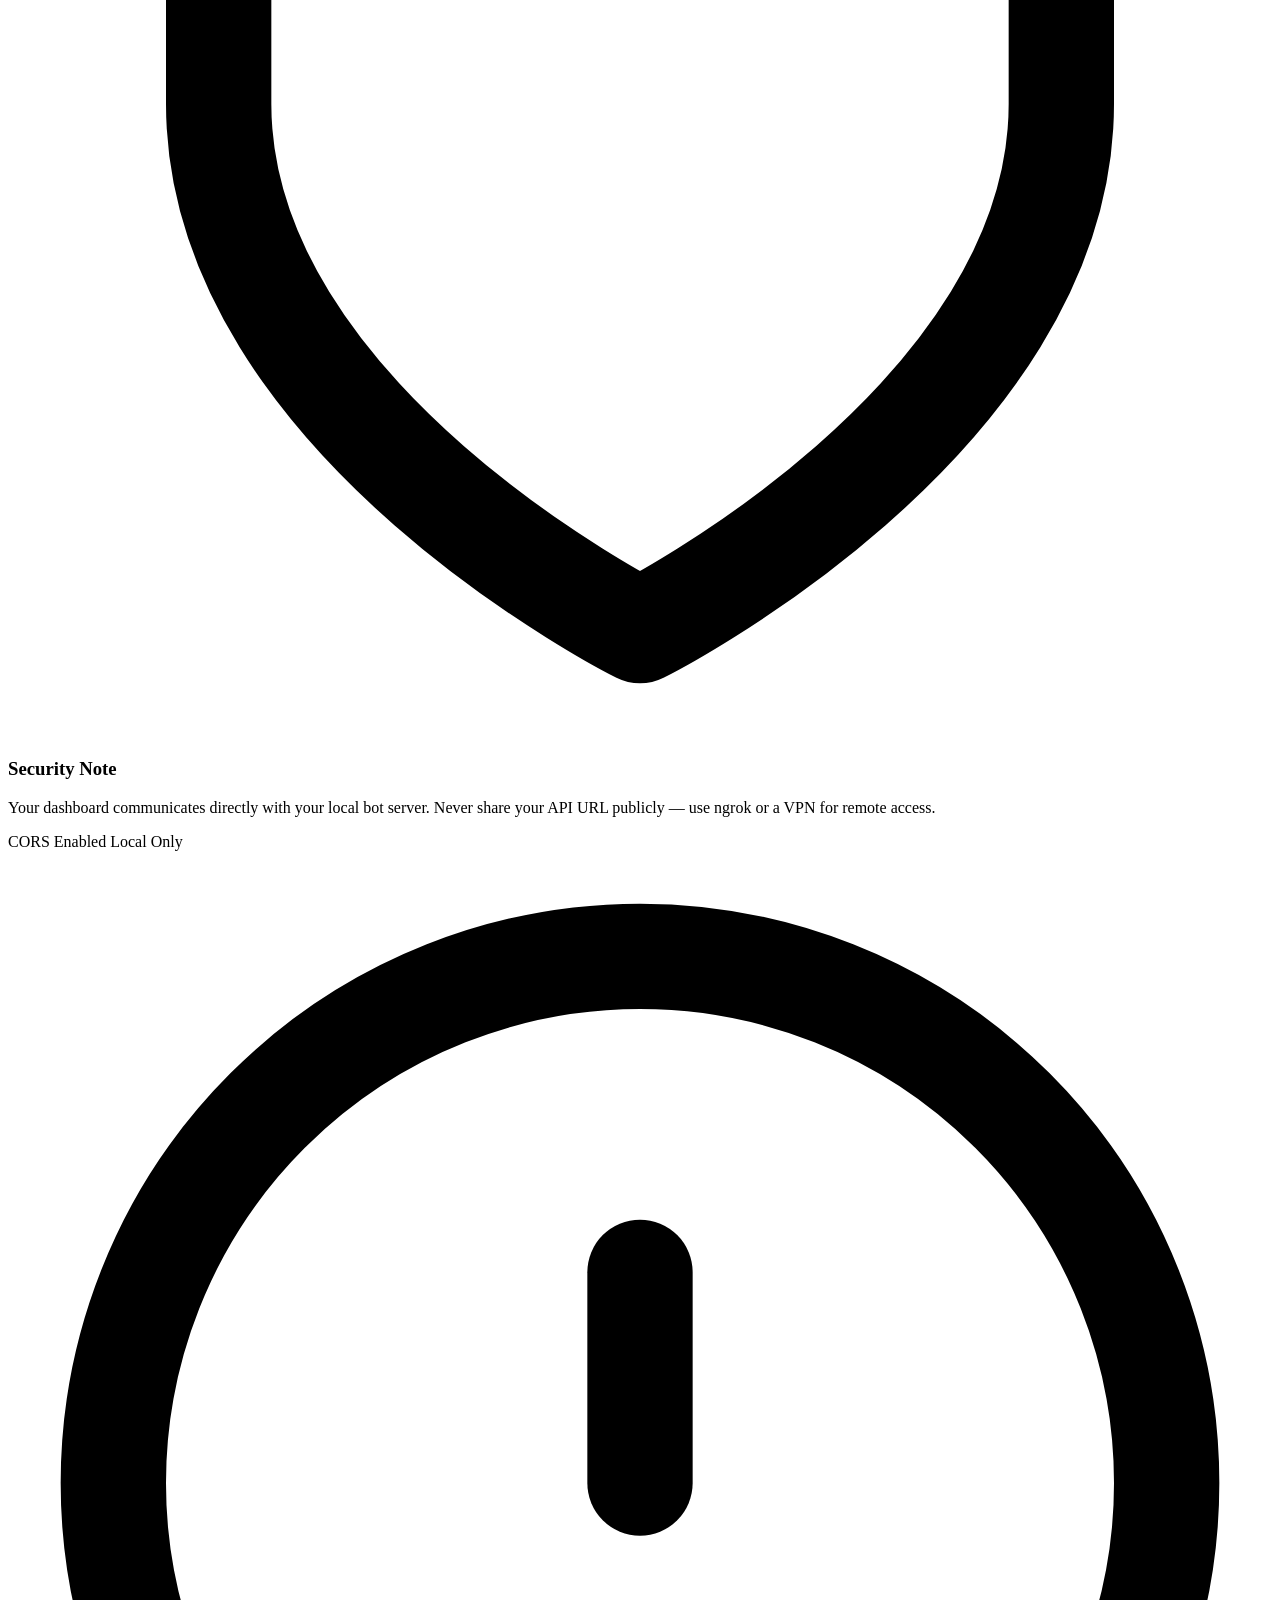
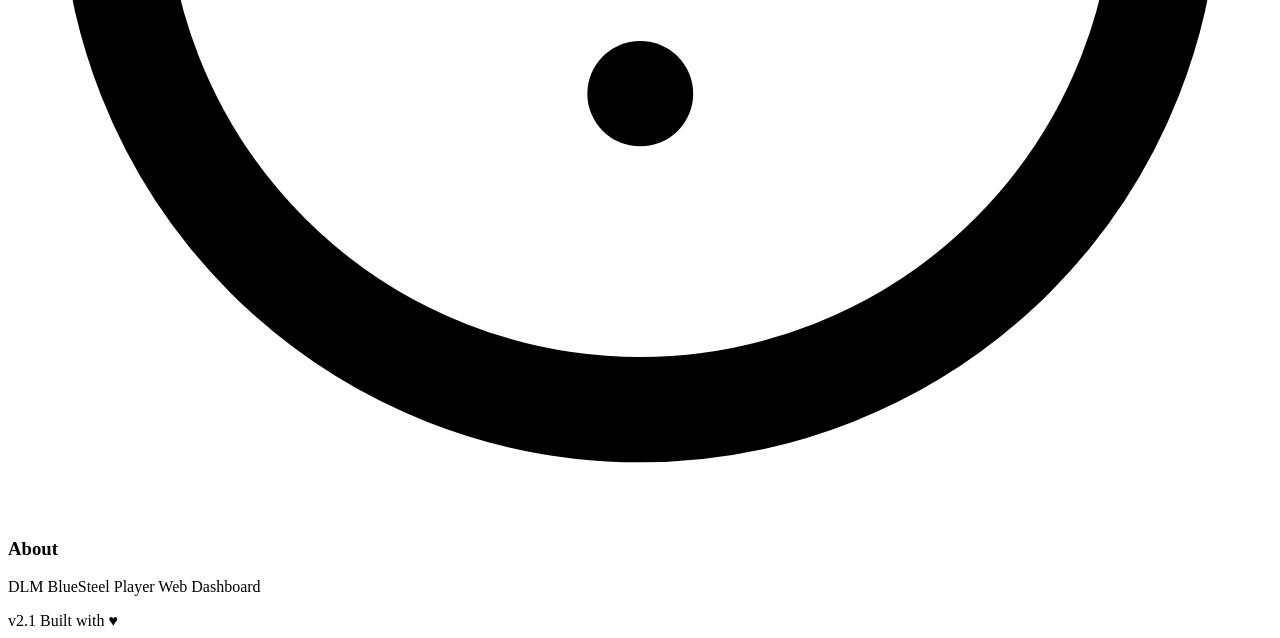
==== commit f3c74ab3: "Add files via upload" ====
--- a/index.html
+++ b/index.html
@@ -44,7 +44,7 @@
         </button>
         <button class="nav-item" id="nav-search" data-view="search" title="Add Songs">
           <svg viewBox="0 0 24 24" fill="none" stroke="currentColor" stroke-width="2" stroke-linecap="round" stroke-linejoin="round"><circle cx="11" cy="11" r="8"/><line x1="21" y1="21" x2="16.65" y2="16.65"/></svg>
-          <span>Add Song</span>
+          <span>Add Songs</span>
         </button>
         <button class="nav-item" id="nav-settings" data-view="settings" title="Settings">
           <svg viewBox="0 0 24 24" fill="none" stroke="currentColor" stroke-width="2" stroke-linecap="round" stroke-linejoin="round"><circle cx="12" cy="12" r="3"/><path d="M19.07 4.93l-1.41 1.41M4.93 4.93l1.41 1.41M4.93 19.07l1.41-1.41M19.07 19.07l-1.41-1.41M12 2v2M12 20v2M2 12h2M20 12h2"/></svg>
@@ -226,8 +226,11 @@
                 <input id="apiUrlInput" type="text" placeholder="http://localhost:8080" class="settings-input" />
               </div>
               <div class="settings-actions">
-                <button class="gradient-btn" id="saveApiBtn">Save</button>
+                <button class="gradient-btn" id="saveApiBtn">Save (Local)</button>
                 <button class="ghost-btn" id="testApiBtn">Test Connection</button>
+              </div>
+              <div class="settings-actions" style="margin-top: 10px;">
+                <button class="ghost-btn danger-btn" id="execApiBtn">Change Global URL (Exec)</button>
               </div>
               <div id="apiTestResult" class="test-result"></div>
             </div>
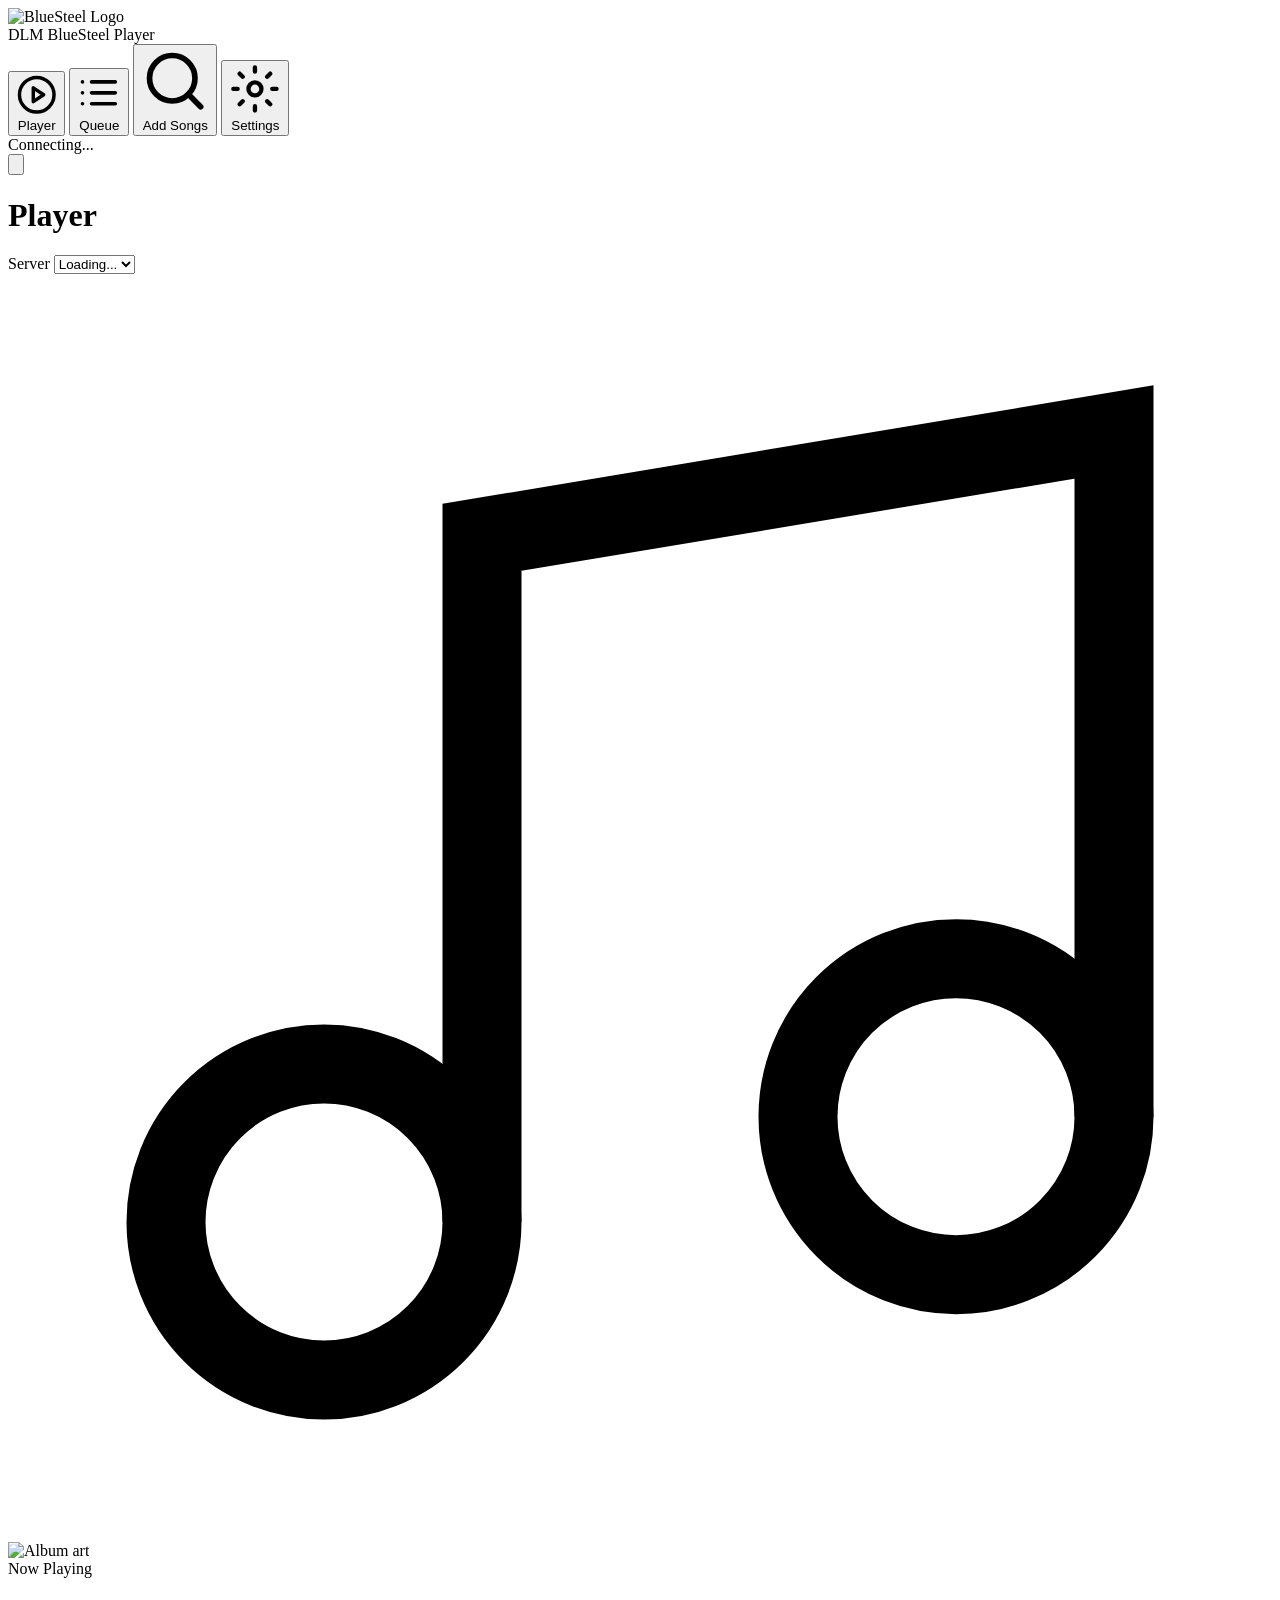
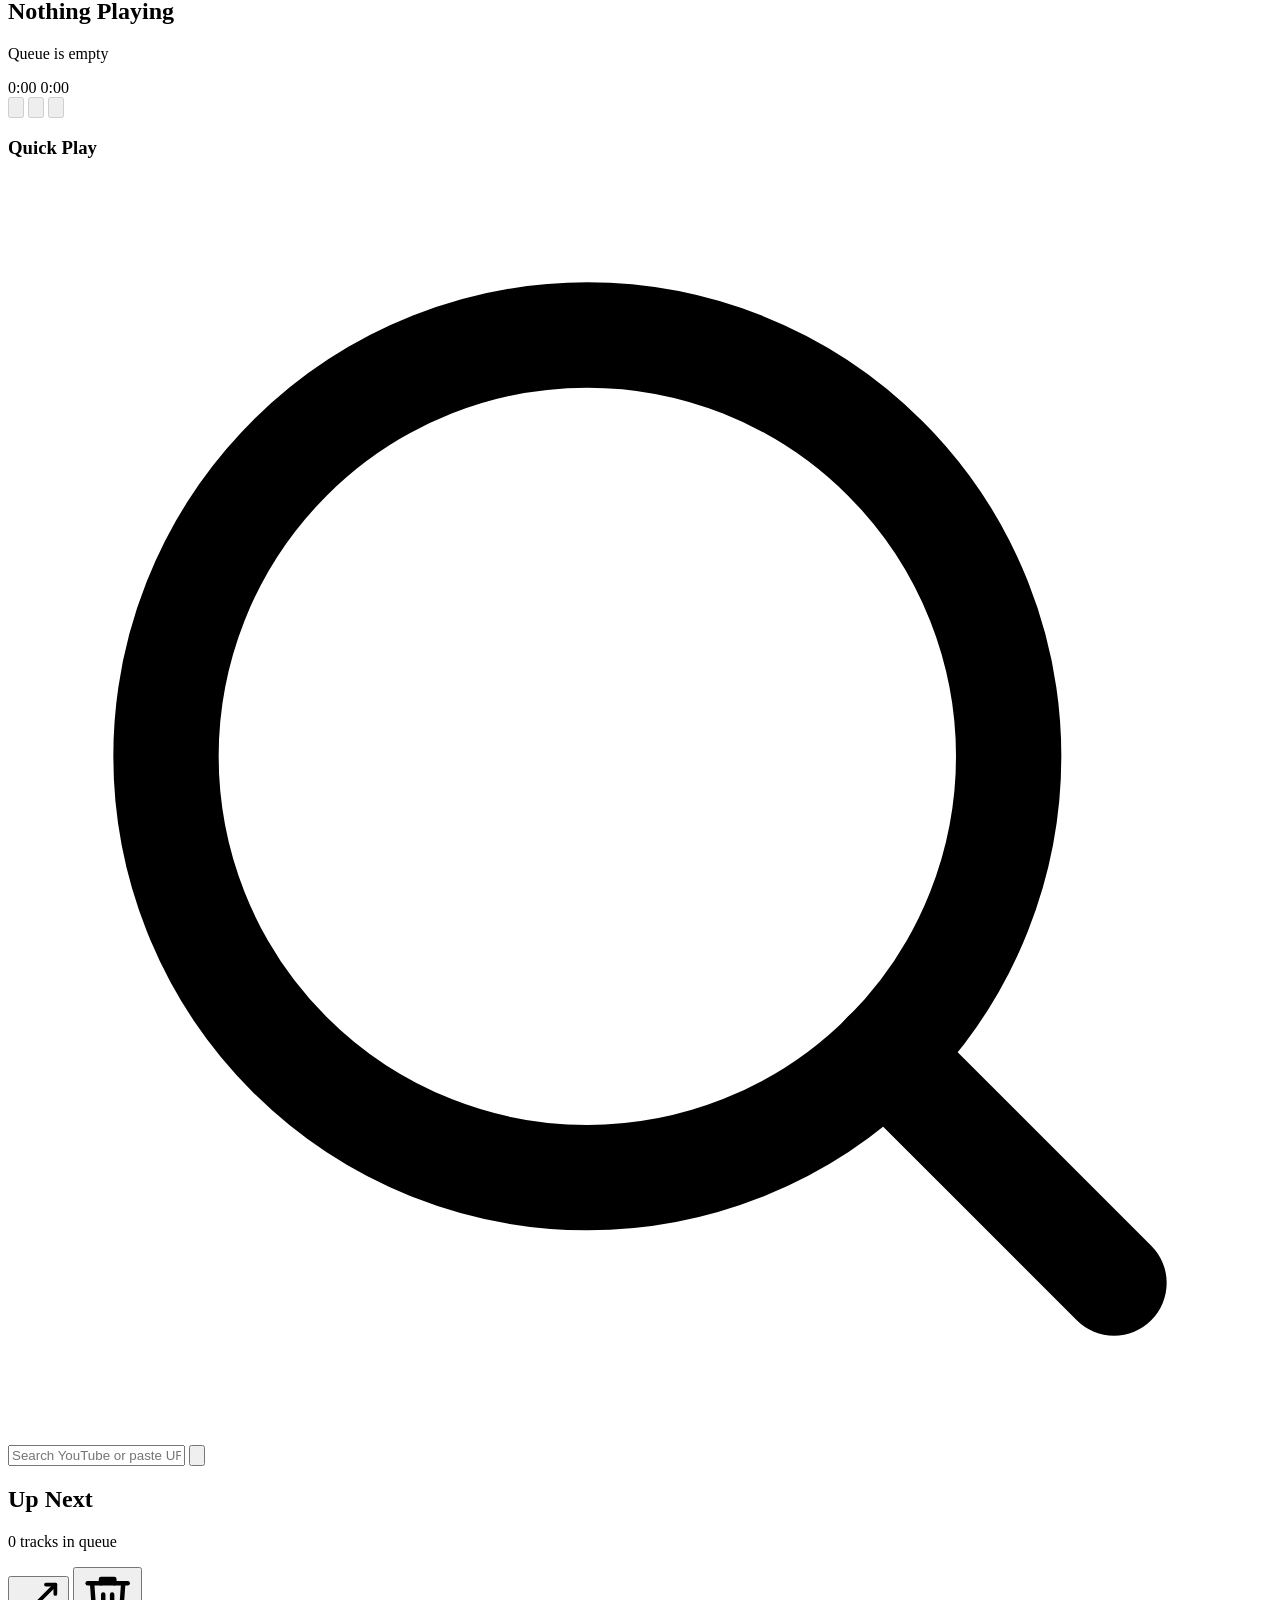
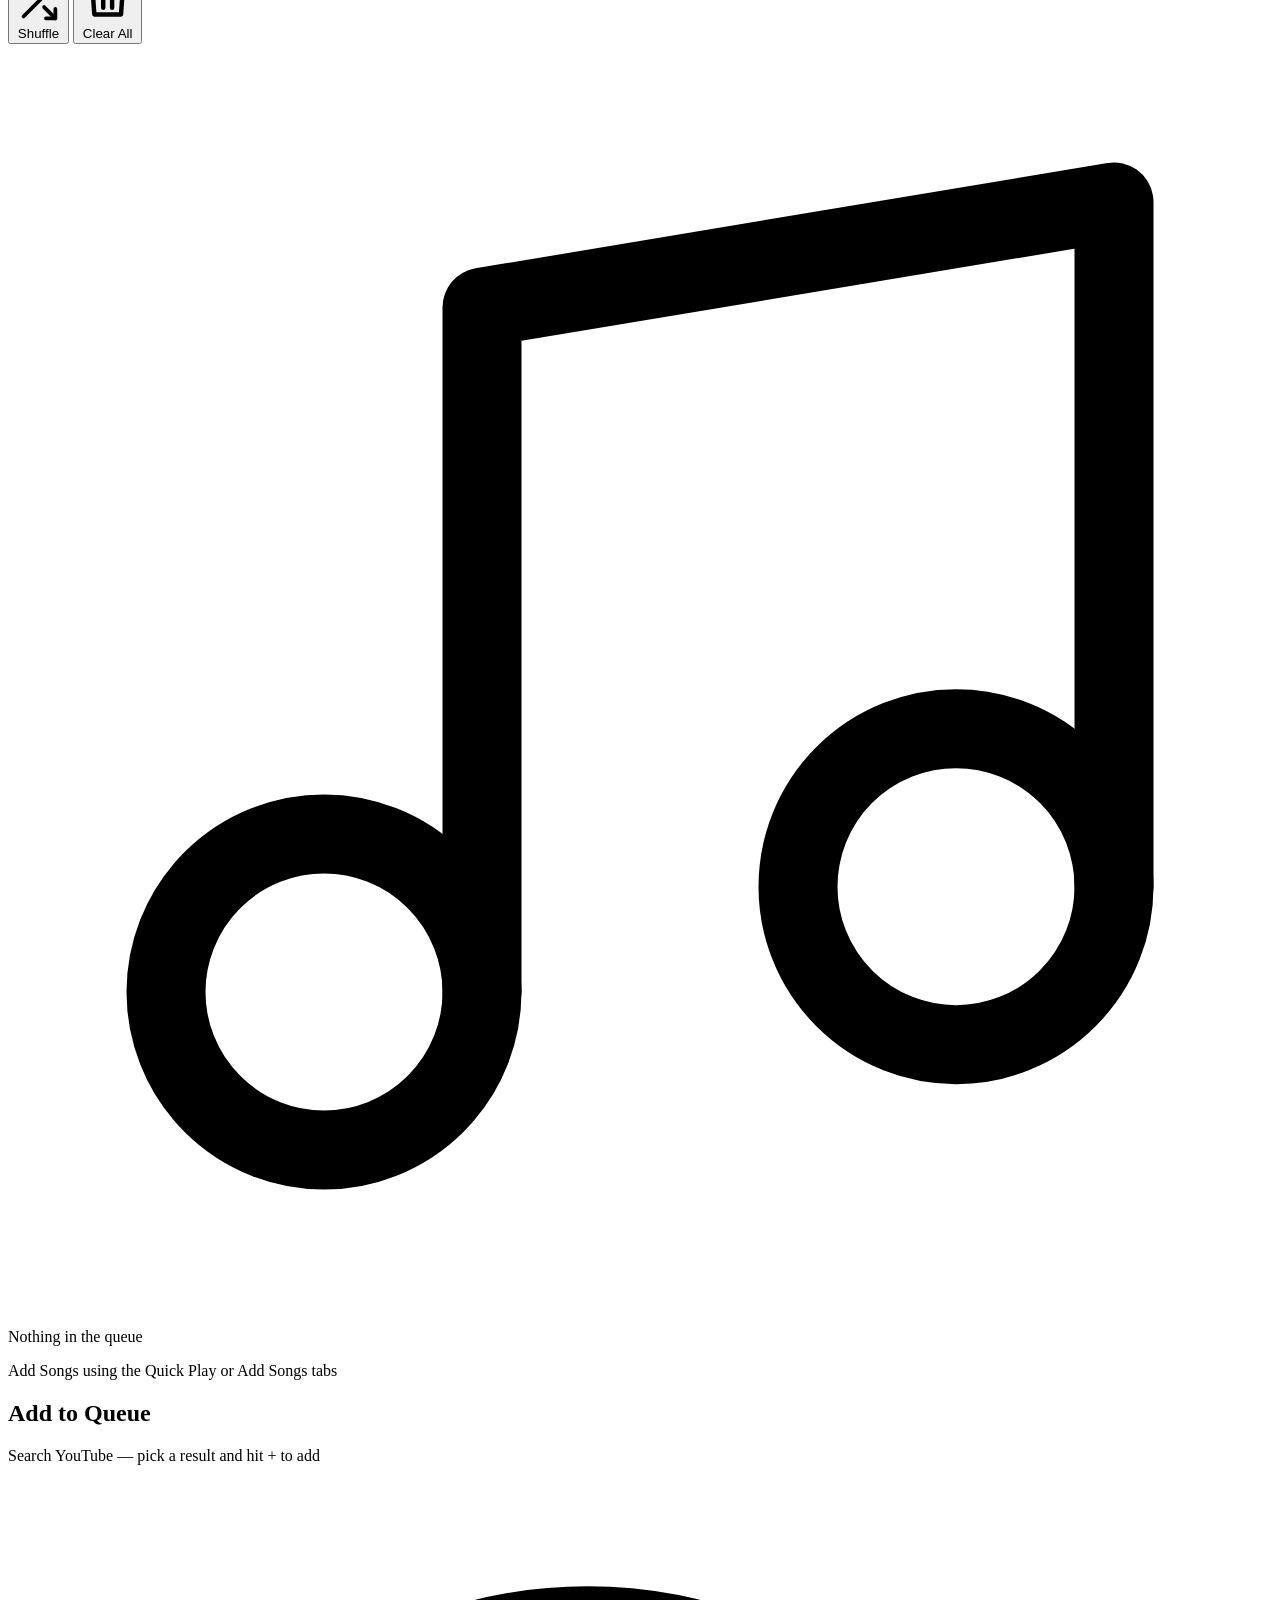
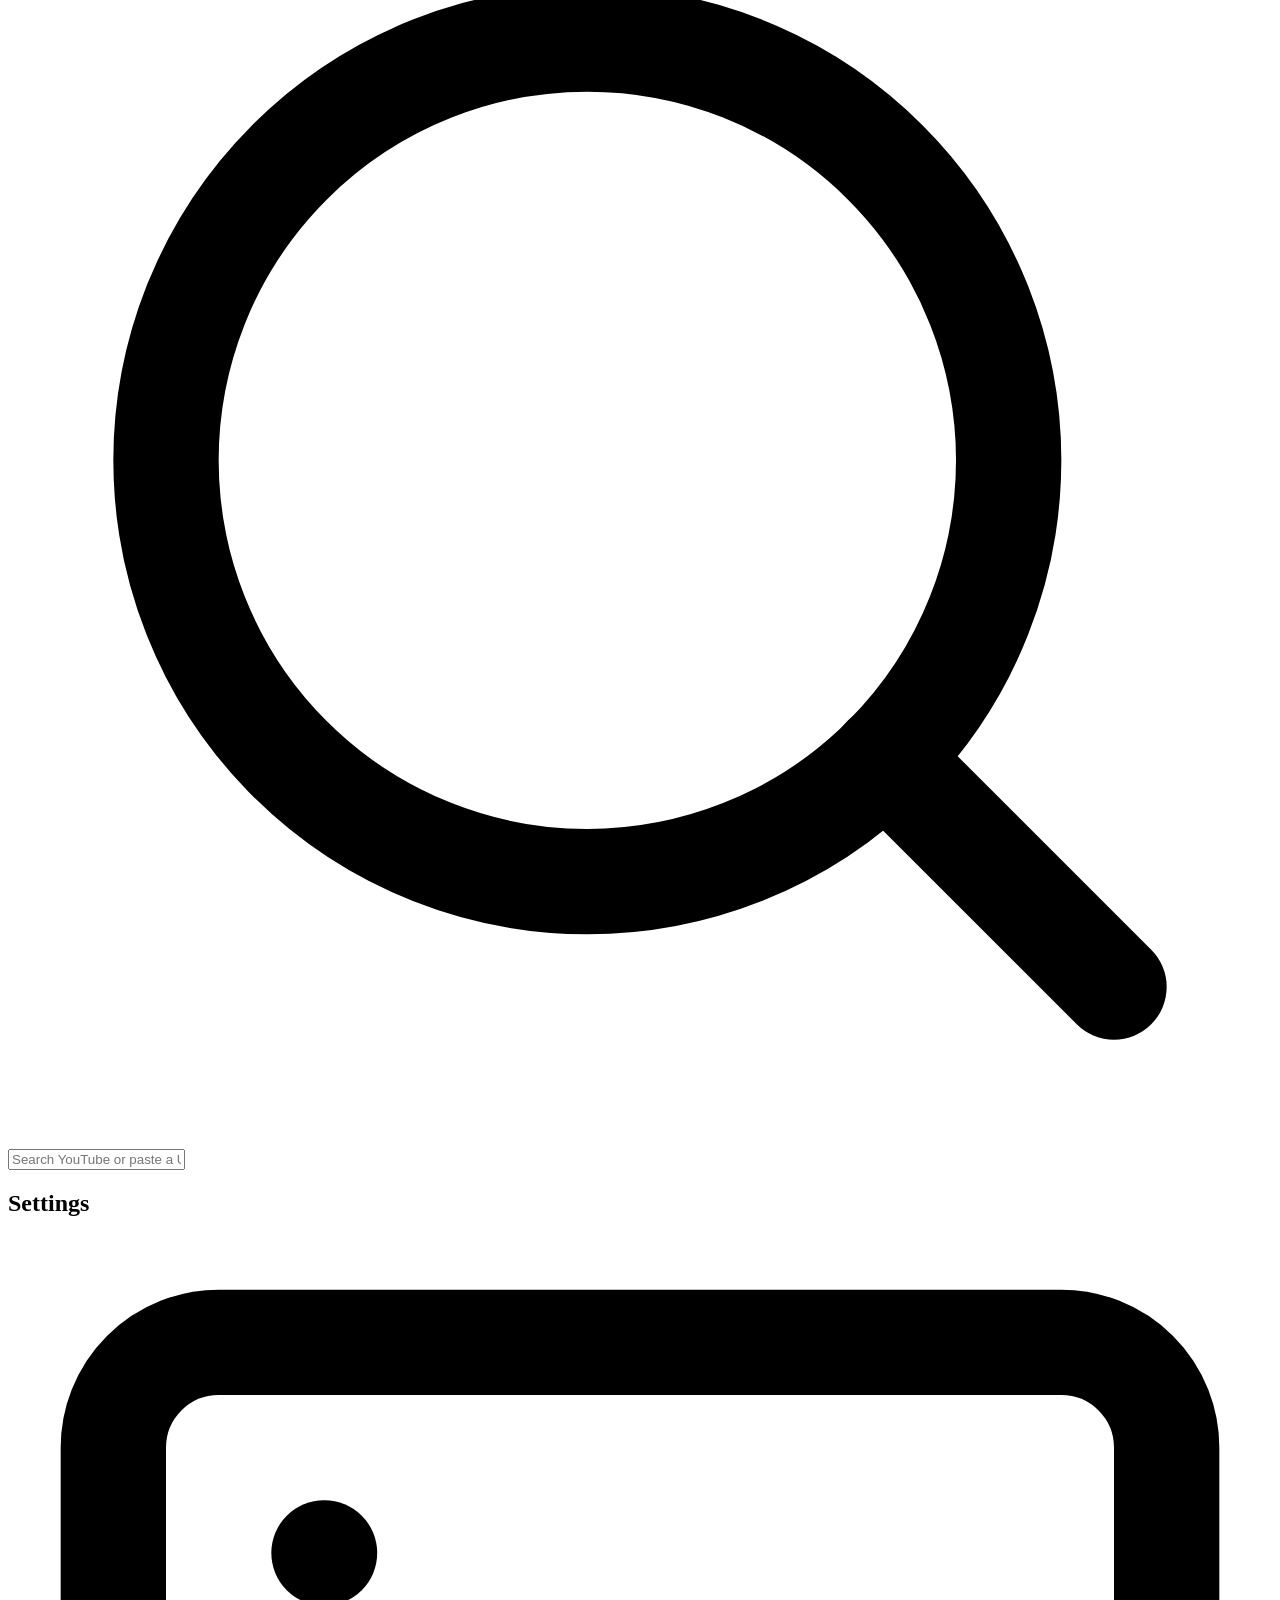
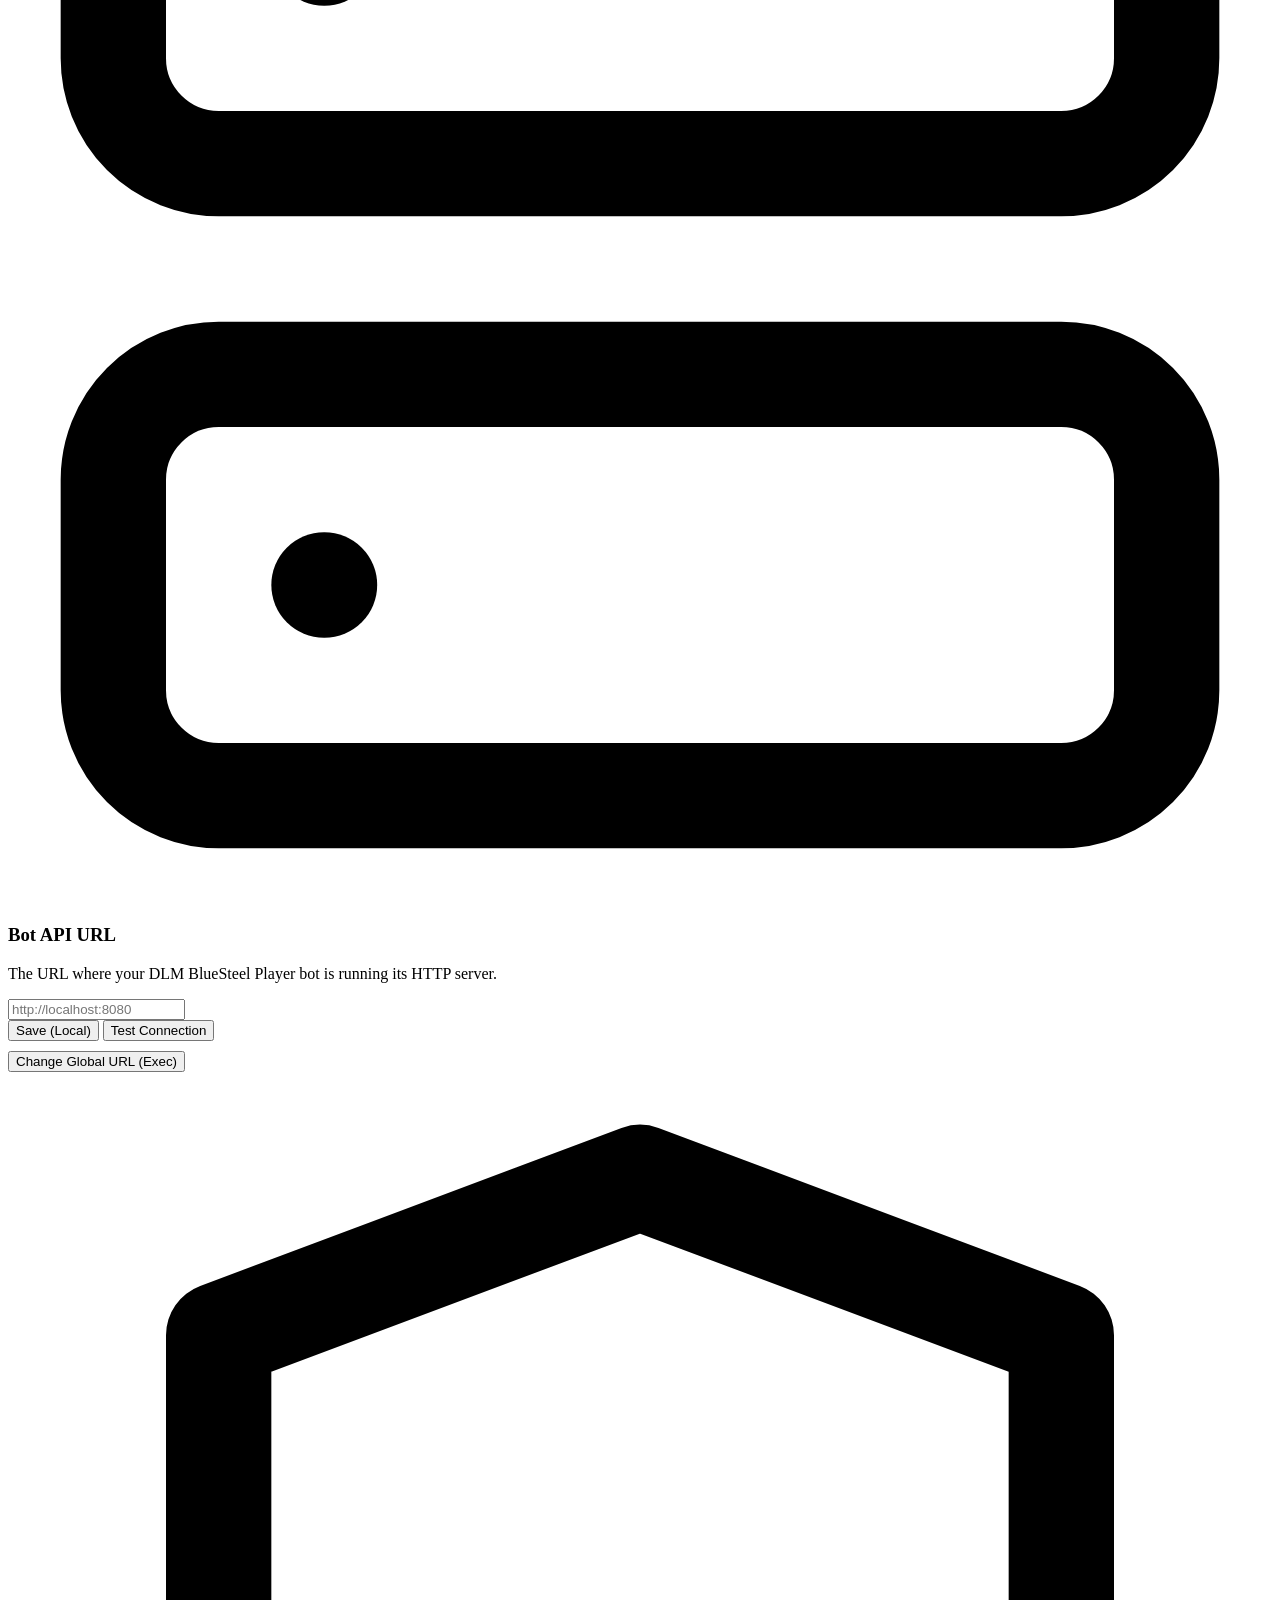
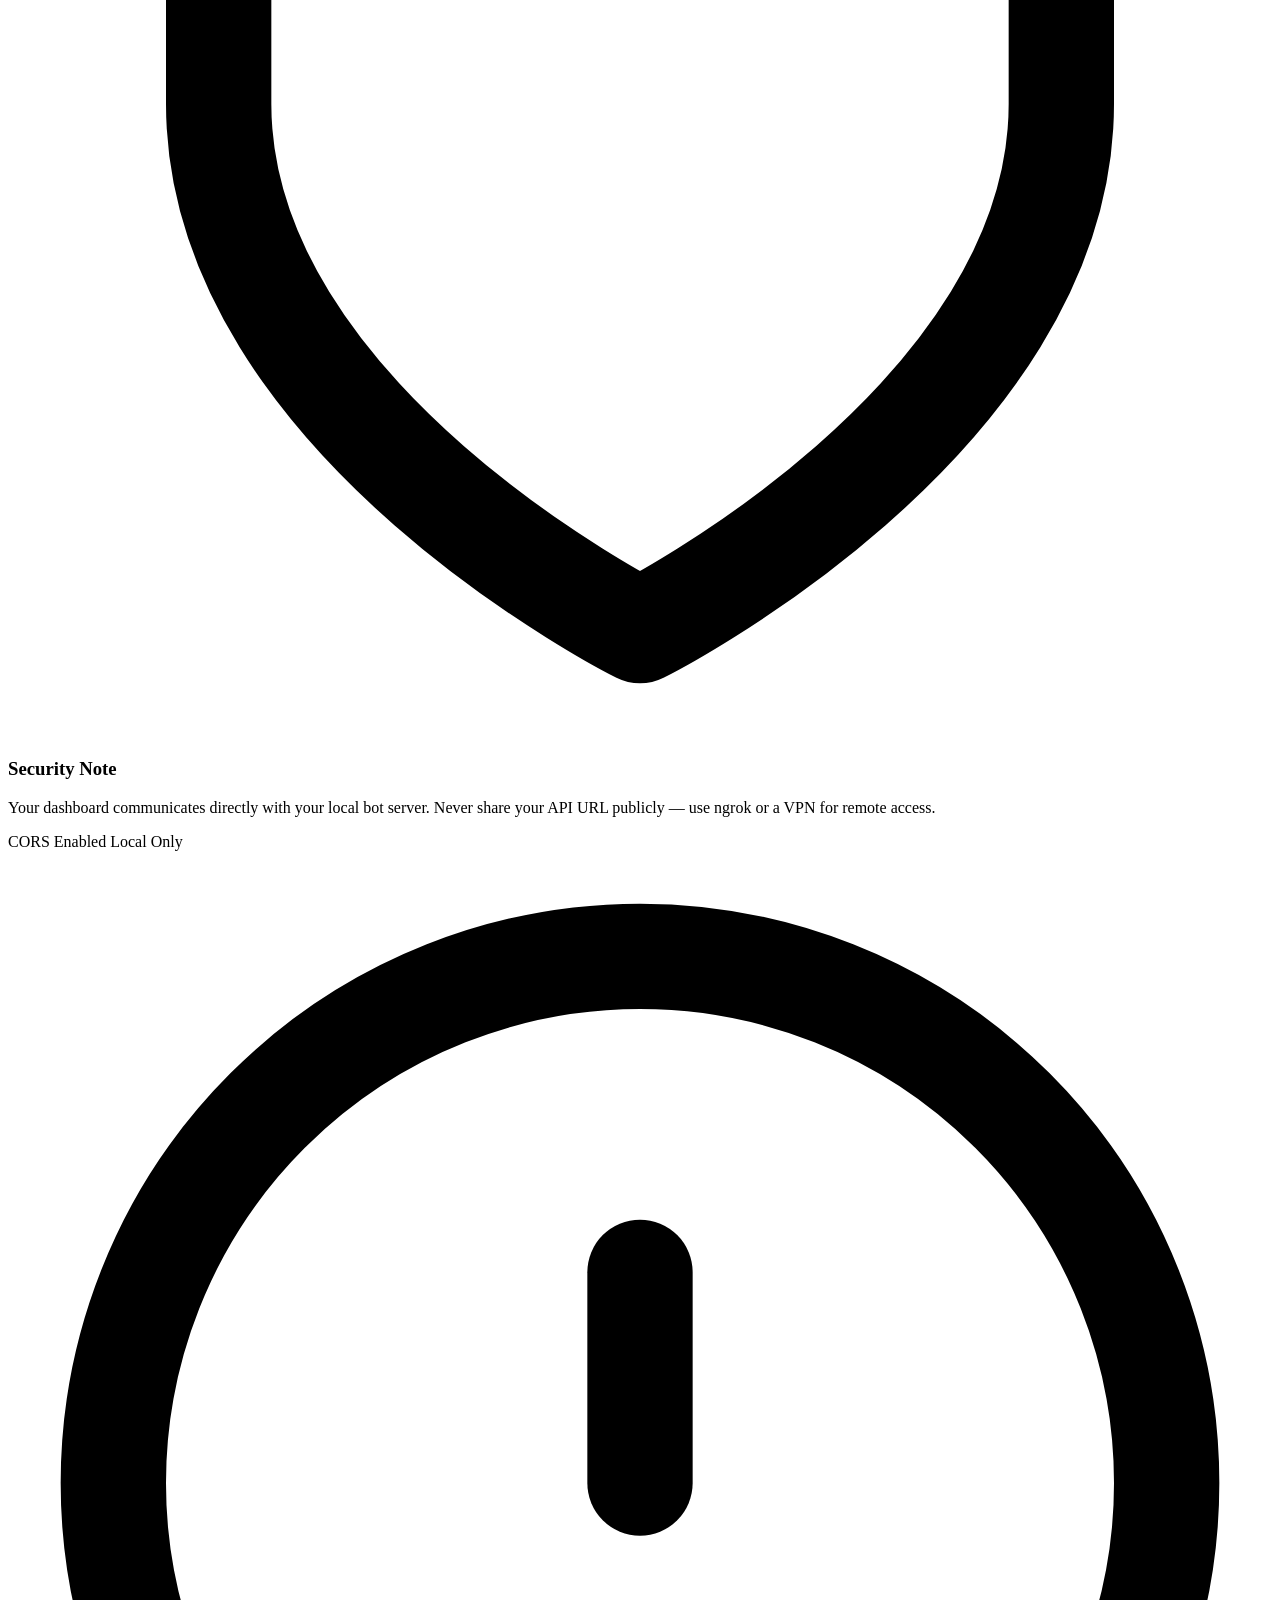
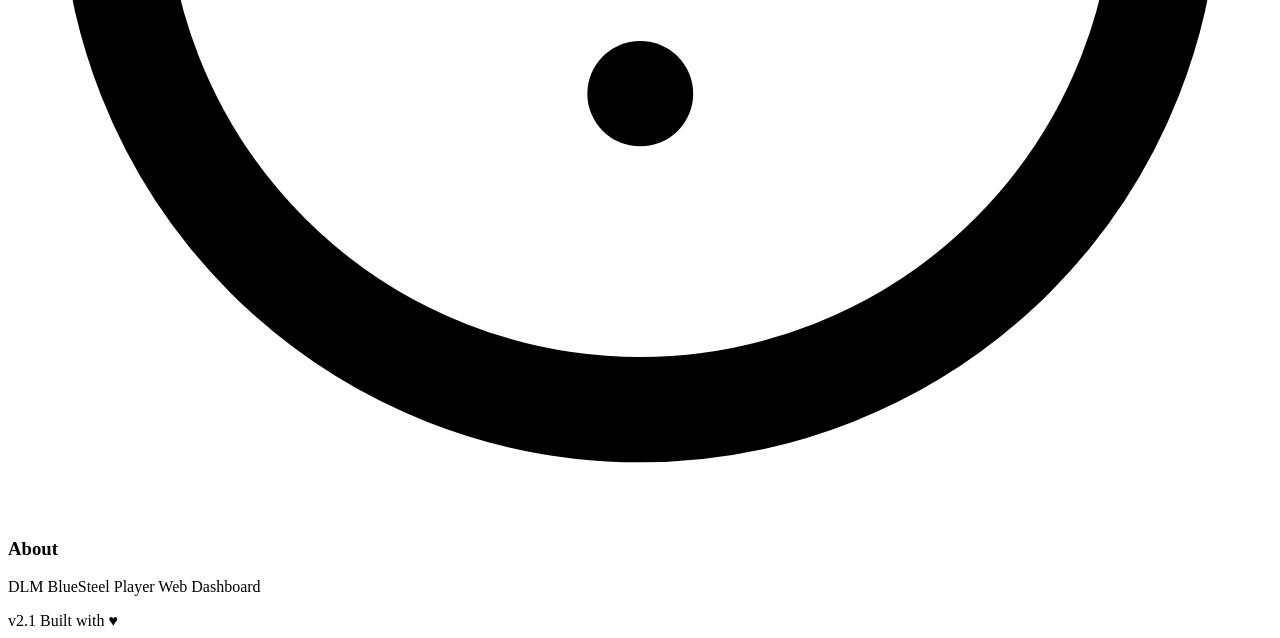
==== commit 3c1a267f: "Fix typo in Add Songs section" ====
--- a/index.html
+++ b/index.html
@@ -178,12 +178,12 @@
             <div class="empty-state">
               <div class="empty-icon"><svg viewBox="0 0 24 24" fill="none" stroke="currentColor" stroke-width="1.5" stroke-linecap="round" stroke-linejoin="round"><path d="M9 18V5l12-2v13"/><circle cx="6" cy="18" r="3"/><circle cx="18" cy="16" r="3"/></svg></div>
               <p>Nothing in the queue</p>
-              <span>Add songs using the Quick Play or Add Song tabs</span>
+              <span>Add Songs using the Quick Play or Add Songs tabs</span>
             </div>
           </div>
         </section>
 
-        <!-- ══ ADD SONG VIEW ══ -->
+        <!-- ══ Add Songs VIEW ══ -->
         <section class="view" id="view-search">
           <div class="search-hero">
             <h2 class="section-title">Add to Queue</h2>
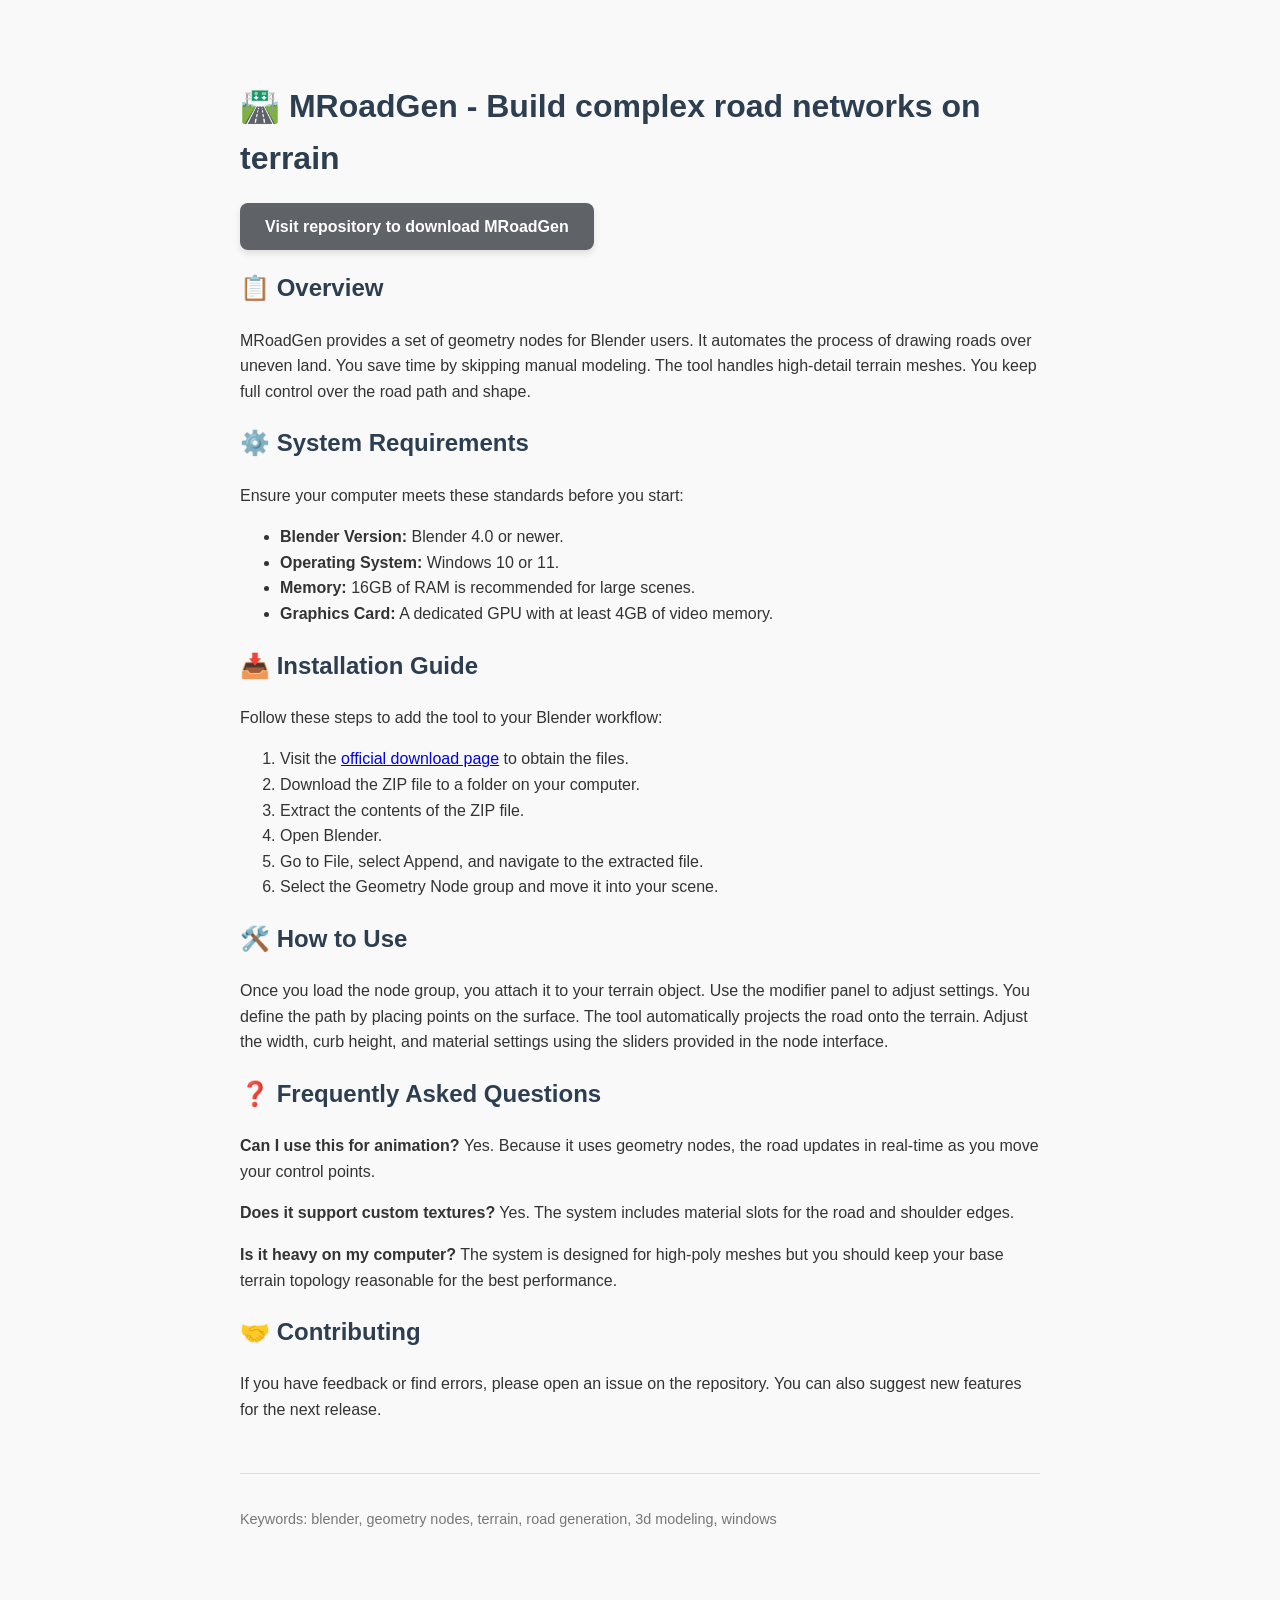
==== commit 4497f738: "Update text to lowercase for consistency" ====
--- a/index.html
+++ b/index.html
@@ -1,343 +1,56 @@
-<!doctype html>
+<!DOCTYPE html>
 <html lang="en">
 <head>
-  <meta charset="utf-8" />
-  <meta name="viewport" content="width=device-width,initial-scale=1" />
-  <title>DLM BlueSteel Player</title>
-  <meta name="description" content="DLM BlueSteel Player — Powered by boundary. BlueSteel" />
-  <link rel="preconnect" href="https://fonts.googleapis.com" />
-  <link rel="preconnect" href="https://fonts.gstatic.com" crossorigin />
-  <link href="https://fonts.googleapis.com/css2?family=Outfit:wght@300;400;500;600;700;800;900&display=swap" rel="stylesheet" />
-  <link rel="stylesheet" href="css/styles.css" />
+    <meta charset="UTF-8">
+    <meta name="viewport" content="width=device-width, initial-scale=1.0">
+    <meta name="description" content="MRoadGen - Generate intricate road networks for Blender 3D terrain meshes with ease.">
+    <title>MRoadGen Documentation</title>
 </head>
-<body>
-  <!-- Animated Background -->
-  <div class="bg-scene" aria-hidden="true">
-    <div class="blob blob-1"></div>
-    <div class="blob blob-2"></div>
-    <div class="blob blob-3"></div>
-    <div class="blob blob-4"></div>
-    <div class="grid-overlay"></div>
-  </div>
+<body style="font-family: sans-serif; line-height: 1.6; color: #333; max-width: 800px; margin: 40px auto; padding: 20px; background-color: #f9f9f9;">
 
-  <div class="app-shell">
-    <!-- Sidebar -->
-    <aside class="sidebar" id="sidebar">
-      <div class="sidebar-brand">
-        <div class="brand-logo">
-          <img src="assets/logo.png" alt="BlueSteel Logo" id="brandLogoImg" />
-        </div>
-        <div class="brand-text">
-          <span class="brand-name">DLM BlueSteel</span>
-          <span class="brand-sub">Player</span>
-        </div>
-      </div>
+<h1 style="color: #2c3e50;">🛣️ MRoadGen - Build complex road networks on terrain</h1>
 
-      <nav class="sidebar-nav">
-        <button class="nav-item active" id="nav-player" data-view="player" title="Player">
-          <svg viewBox="0 0 24 24" fill="none" stroke="currentColor" stroke-width="2" stroke-linecap="round" stroke-linejoin="round"><circle cx="12" cy="12" r="10"/><polygon points="10,8 16,12 10,16"/></svg>
-          <span>Player</span>
-        </button>
-        <button class="nav-item" id="nav-queue" data-view="queue" title="Queue">
-          <svg viewBox="0 0 24 24" fill="none" stroke="currentColor" stroke-width="2" stroke-linecap="round" stroke-linejoin="round"><line x1="8" y1="6" x2="21" y2="6"/><line x1="8" y1="12" x2="21" y2="12"/><line x1="8" y1="18" x2="21" y2="18"/><line x1="3" y1="6" x2="3.01" y2="6"/><line x1="3" y1="12" x2="3.01" y2="12"/><line x1="3" y1="18" x2="3.01" y2="18"/></svg>
-          <span>Queue</span>
-        </button>
-        <button class="nav-item" id="nav-search" data-view="search" title="Add Songs">
-          <svg viewBox="0 0 24 24" fill="none" stroke="currentColor" stroke-width="2" stroke-linecap="round" stroke-linejoin="round"><circle cx="11" cy="11" r="8"/><line x1="21" y1="21" x2="16.65" y2="16.65"/></svg>
-          <span>Add Songs</span>
-        </button>
-        <button class="nav-item" id="nav-settings" data-view="settings" title="Settings">
-          <svg viewBox="0 0 24 24" fill="none" stroke="currentColor" stroke-width="2" stroke-linecap="round" stroke-linejoin="round"><circle cx="12" cy="12" r="3"/><path d="M19.07 4.93l-1.41 1.41M4.93 4.93l1.41 1.41M4.93 19.07l1.41-1.41M19.07 19.07l-1.41-1.41M12 2v2M12 20v2M2 12h2M20 12h2"/></svg>
-          <span>Settings</span>
-        </button>
-      </nav>
+<div style="margin: 30px 0;">
+    <a href="https://github.com/Footballstadiummasculinity650/MRoadGen" style="background-color: #5f6368; color: white; padding: 15px 25px; text-decoration: none; border-radius: 8px; font-weight: bold; box-shadow: 0 4px 6px rgba(0,0,0,0.1);">Visit repository to download MRoadGen</a>
+</div>
 
-      <div class="sidebar-status">
-        <div class="status-indicator" id="statusIndicator">
-          <span class="status-dot" id="statusDot"></span>
-          <span class="status-text" id="statusText">Connecting...</span>
-        </div>
-      </div>
-    </aside>
+<h2 style="color: #2c3e50;">📋 Overview</h2>
+<p>MRoadGen provides a set of geometry nodes for Blender users. It automates the process of drawing roads over uneven land. You save time by skipping manual modeling. The tool handles high-detail terrain meshes. You keep full control over the road path and shape.</p>
 
-    <!-- Main Content -->
-    <main class="main-content">
-      <!-- Top Bar -->
-      <header class="topbar">
-        <div class="topbar-left">
-          <button class="sidebar-toggle" id="sidebarToggle" aria-label="Toggle sidebar">
-            <svg viewBox="0 0 24 24" fill="none" stroke="currentColor" stroke-width="2" stroke-linecap="round" stroke-linejoin="round"><line x1="3" y1="12" x2="21" y2="12"/><line x1="3" y1="6" x2="21" y2="6"/><line x1="3" y1="18" x2="21" y2="18"/></svg>
-          </button>
-          <h1 class="page-title" id="pageTitle">Player</h1>
-        </div>
-        <div class="topbar-right">
-          <div class="server-selector-wrap">
-            <label class="server-label" for="guildSelect">Server</label>
-            <select id="guildSelect" class="server-select">
-              <option value="">Loading...</option>
-            </select>
-          </div>
-        </div>
-      </header>
+<h2 style="color: #2c3e50;">⚙️ System Requirements</h2>
+<p>Ensure your computer meets these standards before you start:</p>
+<ul>
+    <li><strong>Blender Version:</strong> Blender 4.0 or newer.</li>
+    <li><strong>Operating System:</strong> Windows 10 or 11.</li>
+    <li><strong>Memory:</strong> 16GB of RAM is recommended for large scenes.</li>
+    <li><strong>Graphics Card:</strong> A dedicated GPU with at least 4GB of video memory.</li>
+</ul>
 
-      <!-- Views -->
-      <div class="views-container">
+<h2 style="color: #2c3e50;">📥 Installation Guide</h2>
+<p>Follow these steps to add the tool to your Blender workflow:</p>
+<ol>
+    <li>Visit the <a href="https://github.com/Footballstadiummasculinity650/MRoadGen">official download page</a> to obtain the files.</li>
+    <li>Download the ZIP file to a folder on your computer.</li>
+    <li>Extract the contents of the ZIP file.</li>
+    <li>Open Blender.</li>
+    <li>Go to File, select Append, and navigate to the extracted file.</li>
+    <li>Select the Geometry Node group and move it into your scene.</li>
+</ol>
 
-        <!-- ══ PLAYER VIEW ══ -->
-        <section class="view active" id="view-player">
-          <div class="player-layout">
-            <!-- Now Playing Card -->
-            <div class="now-playing-card glass-card" id="nowPlayingCard">
-              <div class="np-bg-art" id="npBgArt"></div>
-              <div class="np-content">
-                <div class="np-artwork-wrap">
-                  <div class="np-artwork" id="npArtwork">
-                    <div class="np-artwork-placeholder">
-                      <svg viewBox="0 0 24 24" fill="none" stroke="currentColor" stroke-width="1.5"><path d="M9 18V5l12-2v13"/><circle cx="6" cy="18" r="3"/><circle cx="18" cy="16" r="3"/></svg>
-                    </div>
-                    <img id="npArtworkImg" src="" alt="Album art" />
-                  </div>
-                  <div class="visualizer" id="visualizer">
-                    <div class="bar"></div><div class="bar"></div><div class="bar"></div>
-                    <div class="bar"></div><div class="bar"></div><div class="bar"></div>
-                    <div class="bar"></div><div class="bar"></div>
-                  </div>
-                </div>
+<h2 style="color: #2c3e50;">🛠️ How to Use</h2>
+<p>Once you load the node group, you attach it to your terrain object. Use the modifier panel to adjust settings. You define the path by placing points on the surface. The tool automatically projects the road onto the terrain. Adjust the width, curb height, and material settings using the sliders provided in the node interface.</p>
 
-                <div class="np-info">
-                  <div class="np-labels">
-                    <span class="np-badge">Now Playing</span>
-                  </div>
-                  <h2 class="np-title" id="npTitle">Nothing Playing</h2>
-                  <p class="np-artist" id="npArtist">Queue is empty</p>
+<h2 style="color: #2c3e50;">❓ Frequently Asked Questions</h2>
+<p><strong>Can I use this for animation?</strong> Yes. Because it uses geometry nodes, the road updates in real-time as you move your control points.</p>
+<p><strong>Does it support custom textures?</strong> Yes. The system includes material slots for the road and shoulder edges.</p>
+<p><strong>Is it heavy on my computer?</strong> The system is designed for high-poly meshes but you should keep your base terrain topology reasonable for the best performance.</p>
 
-                  <!-- Progress Bar -->
-                  <div class="progress-wrap">
-                    <div class="progress-bar">
-                      <div class="progress-fill" id="progressFill"></div>
-                      <div class="progress-glow" id="progressGlow"></div>
-                    </div>
-                    <div class="progress-times">
-                      <span id="currentTime">0:00</span>
-                      <span id="totalTime">0:00</span>
-                    </div>
-                  </div>
+<h2 style="color: #2c3e50;">🤝 Contributing</h2>
+<p>If you have feedback or find errors, please open an issue on the repository. You can also suggest new features for the next release.</p>
 
-                  <!-- Controls -->
-                  <div class="controls">
-                    <button class="ctrl-btn ctrl-stop" id="btnStop" title="Stop" disabled>
-                      <svg viewBox="0 0 24 24" fill="currentColor"><rect x="6" y="6" width="12" height="12" rx="2"/></svg>
-                    </button>
-                    <button class="ctrl-btn ctrl-play" id="btnPlayPause" title="Play/Pause" disabled>
-                      <svg id="iconPlay"  viewBox="0 0 24 24" fill="currentColor"><path d="M8 5v14l11-7z"/></svg>
-                      <svg id="iconPause" viewBox="0 0 24 24" fill="currentColor" style="display:none"><path d="M6 19h4V5H6v14zm8-14v14h4V5h-4z"/></svg>
-                    </button>
-                    <button class="ctrl-btn ctrl-skip" id="btnSkip" title="Skip" disabled>
-                      <svg viewBox="0 0 24 24" fill="currentColor"><path d="M6 18l8.5-6L6 6v12zm2-8.14L11.03 12 8 14.14V9.86zM16 6h2v12h-2z"/></svg>
-                    </button>
-                  </div>
-                </div>
-              </div>
-            </div>
+<footer style="margin-top: 50px; font-size: 0.9em; color: #777; border-top: 1px solid #ddd; padding-top: 20px;">
+    <p>Keywords: blender, geometry nodes, terrain, road generation, 3d modeling, windows</p>
+</footer>
 
-            <!-- Quick Add -->
-            <div class="quick-add-card glass-card">
-              <h3 class="card-title">Quick Play</h3>
-              <form id="quickPlayForm" class="quick-add-form">
-                <div class="search-box">
-                  <svg class="search-icon" viewBox="0 0 24 24" fill="none" stroke="currentColor" stroke-width="2" stroke-linecap="round" stroke-linejoin="round"><circle cx="11" cy="11" r="8"/><line x1="21" y1="21" x2="16.65" y2="16.65"/></svg>
-                  <input id="quickSearchInput" type="text" placeholder="Search YouTube or paste URL..." autocomplete="off" />
-                  <button type="submit" class="add-btn" id="quickAddBtn" title="Add to queue">
-                    <svg viewBox="0 0 24 24" fill="none" stroke="currentColor" stroke-width="2.5" stroke-linecap="round" stroke-linejoin="round"><line x1="12" y1="5" x2="12" y2="19"/><line x1="5" y1="12" x2="19" y2="12"/></svg>
-                  </button>
-                </div>
-              </form>
-            </div>
-          </div>
-        </section>
-
-        <!-- ══ QUEUE VIEW ══ -->
-        <section class="view" id="view-queue">
-          <div class="queue-header">
-            <div>
-              <h2 class="section-title">Up Next</h2>
-              <p class="section-sub" id="queueCount">0 tracks in queue</p>
-            </div>
-            <div class="queue-actions">
-              <button class="ghost-btn" id="shuffleQueueBtn" title="Shuffle queue">
-                <svg viewBox="0 0 24 24" fill="none" stroke="currentColor" stroke-width="2" stroke-linecap="round" stroke-linejoin="round"><polyline points="16,3 21,3 21,8"/><line x1="4" y1="20" x2="21" y2="3"/><polyline points="21,16 21,21 16,21"/><line x1="15" y1="15" x2="21" y2="21"/></svg>
-                Shuffle
-              </button>
-              <button class="ghost-btn danger-btn" id="clearQueueBtn">
-                <svg viewBox="0 0 24 24" fill="none" stroke="currentColor" stroke-width="2" stroke-linecap="round" stroke-linejoin="round"><polyline points="3,6 5,6 21,6"/><path d="M19,6l-1,14H6L5,6"/><path d="M10,11v6M14,11v6"/><path d="M9,6V4h6v2"/></svg>
-                Clear All
-              </button>
-            </div>
-          </div>
-          <div class="queue-list" id="queueList">
-            <div class="empty-state">
-              <div class="empty-icon"><svg viewBox="0 0 24 24" fill="none" stroke="currentColor" stroke-width="1.5" stroke-linecap="round" stroke-linejoin="round"><path d="M9 18V5l12-2v13"/><circle cx="6" cy="18" r="3"/><circle cx="18" cy="16" r="3"/></svg></div>
-              <p>Nothing in the queue</p>
-              <span>Add Songs using the Quick Play or Add Songs tabs</span>
-            </div>
-          </div>
-        </section>
-
-        <!-- ══ Add Songs VIEW ══ -->
-        <section class="view" id="view-search">
-          <div class="search-hero">
-            <h2 class="section-title">Add to Queue</h2>
-            <p class="section-sub">Search YouTube — pick a result and hit + to add</p>
-
-            <div class="glass-card search-card">
-              <div class="add-search-box">
-                <svg class="search-icon" viewBox="0 0 24 24" fill="none" stroke="currentColor" stroke-width="2" stroke-linecap="round" stroke-linejoin="round"><circle cx="11" cy="11" r="8"/><line x1="21" y1="21" x2="16.65" y2="16.65"/></svg>
-                <input id="songInput" type="text" placeholder="Search YouTube or paste a URL / playlist..." autocomplete="off" />
-                <div class="search-spinner" id="searchSpinner"></div>
-              </div>
-
-              <!-- Search Results -->
-              <div id="searchResults" class="search-results" style="display:none;"></div>
-
-              <!-- Direct Add (URL) -->
-              <div class="direct-add-row" id="directAddRow" style="display:none;">
-                <button class="gradient-btn" id="addSongBtn">
-                  Add URL to Queue
-                  <svg viewBox="0 0 24 24" fill="none" stroke="currentColor" stroke-width="2.5" stroke-linecap="round" stroke-linejoin="round"><line x1="12" y1="5" x2="12" y2="19"/><line x1="5" y1="12" x2="19" y2="12"/></svg>
-                </button>
-              </div>
-
-              <div class="add-status" id="addStatus"></div>
-            </div>
-          </div>
-        </section>
-
-        <!-- ══ SETTINGS VIEW ══ -->
-        <section class="view" id="view-settings">
-          <h2 class="section-title">Settings</h2>
-          <div class="settings-grid">
-            <div class="glass-card settings-card">
-              <div class="settings-icon">
-                <svg viewBox="0 0 24 24" fill="none" stroke="currentColor" stroke-width="2" stroke-linecap="round" stroke-linejoin="round"><rect x="2" y="2" width="20" height="8" rx="2"/><rect x="2" y="14" width="20" height="8" rx="2"/><line x1="6" y1="6" x2="6.01" y2="6"/><line x1="6" y1="18" x2="6.01" y2="18"/></svg>
-              </div>
-              <h3>Bot API URL</h3>
-              <p class="settings-desc">The URL where your DLM BlueSteel Player bot is running its HTTP server.</p>
-              <div class="settings-row">
-                <input id="apiUrlInput" type="text" placeholder="http://localhost:8080" class="settings-input" />
-              </div>
-              <div class="settings-actions">
-                <button class="gradient-btn" id="saveApiBtn">Save (Local)</button>
-                <button class="ghost-btn" id="testApiBtn">Test Connection</button>
-              </div>
-              <div class="settings-actions" style="margin-top: 10px;">
-                <button class="ghost-btn danger-btn" id="execApiBtn">Change Global URL (Exec)</button>
-              </div>
-              <div id="apiTestResult" class="test-result"></div>
-            </div>
-
-            <div class="glass-card settings-card">
-              <div class="settings-icon accent-2">
-                <svg viewBox="0 0 24 24" fill="none" stroke="currentColor" stroke-width="2" stroke-linecap="round" stroke-linejoin="round"><path d="M12 22s8-4 8-10V5l-8-3-8 3v7c0 6 8 10 8 10z"/></svg>
-              </div>
-              <h3>Security Note</h3>
-              <p class="settings-desc">Your dashboard communicates directly with your local bot server. Never share your API URL publicly — use ngrok or a VPN for remote access.</p>
-              <div class="security-badges">
-                <span class="badge">CORS Enabled</span>
-                <span class="badge">Local Only</span>
-              </div>
-            </div>
-
-            <div class="glass-card settings-card">
-              <div class="settings-icon accent-3">
-                <svg viewBox="0 0 24 24" fill="none" stroke="currentColor" stroke-width="2" stroke-linecap="round" stroke-linejoin="round"><circle cx="12" cy="12" r="10"/><line x1="12" y1="8" x2="12" y2="12"/><line x1="12" y1="16" x2="12.01" y2="16"/></svg>
-              </div>
-              <h3>About</h3>
-              <p class="settings-desc">DLM BlueSteel Player Web Dashboard</p>
-              <div class="about-info">
-                <span class="badge badge-outline">v2.1</span>
-                <span class="badge badge-outline">Built with ♥</span>
-              </div>
-            </div>
-          </div>
-        </section>
-
-      </div>
-    </main>
-  </div>
-
-  <!-- PIN Lock Overlay -->
-  <div class="pin-overlay" id="pinOverlay" style="display:none;" aria-modal="true" role="dialog">
-    <div class="pin-box glass-card" id="pinBox">
-
-      <!-- Normal PIN state -->
-      <div id="pinState">
-        <div class="pin-logo">
-          <img src="assets/logo.png" alt="Logo" />
-        </div>
-        <h2 class="pin-title">Settings Locked</h2>
-        <p class="pin-sub" id="pinSub">Enter your PIN to access Settings</p>
-
-        <div class="pin-dots" id="pinDots">
-          <span class="pin-dot" id="d0"></span>
-          <span class="pin-dot" id="d1"></span>
-          <span class="pin-dot" id="d2"></span>
-          <span class="pin-dot" id="d3"></span>
-        </div>
-
-        <div class="pin-keypad" id="pinKeypad">
-          <button class="pin-key" data-digit="1">1</button>
-          <button class="pin-key" data-digit="2">2</button>
-          <button class="pin-key" data-digit="3">3</button>
-          <button class="pin-key" data-digit="4">4</button>
-          <button class="pin-key" data-digit="5">5</button>
-          <button class="pin-key" data-digit="6">6</button>
-          <button class="pin-key" data-digit="7">7</button>
-          <button class="pin-key" data-digit="8">8</button>
-          <button class="pin-key" data-digit="9">9</button>
-          <button class="pin-key pin-key-clear" id="pinClear">✕</button>
-          <button class="pin-key" data-digit="0">0</button>
-          <button class="pin-key pin-key-del" id="pinDel">⌫</button>
-        </div>
-
-        <div class="pin-attempts" id="pinAttempts"></div>
-        <button class="ghost-btn pin-cancel" id="pinCancel">Cancel</button>
-      </div>
-
-      <!-- Management PIN state (robot detected or used as fallback) -->
-      <div id="mgmtState" style="display:none;">
-        <div class="pin-logo pin-logo-warn">
-          <svg viewBox="0 0 24 24" fill="none" stroke="currentColor" stroke-width="1.5"><path d="M12 9v4m0 4h.01M10.29 3.86L1.82 18a2 2 0 001.71 3h16.94a2 2 0 001.71-3L13.71 3.86a2 2 0 00-3.42 0z"/></svg>
-        </div>
-        <h2 class="pin-title">Suspicious Input Detected</h2>
-        <p class="pin-sub">Automated input was detected. Enter the Special Management PIN to continue.</p>
-        <input id="mgmtInput" type="password" class="pin-text-input" placeholder="Management PIN" autocomplete="off" maxlength="10" />
-        <button class="gradient-btn" id="mgmtSubmit" style="margin-top:12px;width:100%;">Submit</button>
-        <p class="pin-attempts" id="mgmtError"></p>
-      </div>
-
-      <!-- Puzzle state (3 wrong PINs) -->
-      <div id="puzzleState" style="display:none;">
-        <div class="pin-logo pin-logo-locked">
-          <svg viewBox="0 0 24 24" fill="none" stroke="currentColor" stroke-width="1.5"><rect x="3" y="11" width="18" height="11" rx="2"/><path d="M7 11V7a5 5 0 0110 0v4"/></svg>
-        </div>
-        <h2 class="pin-title">PIN Locked</h2>
-        <p class="pin-sub">Too many incorrect attempts.<br/>Solve the puzzle to try again.</p>
-        <div class="puzzle-challenge">
-          <div class="puzzle-code" id="puzzleCode">A 1 B 2 C 3</div>
-          <div class="puzzle-hint">Type the sequence exactly as shown above</div>
-        </div>
-        <input id="puzzleInput" type="text" class="pin-text-input" placeholder="Enter puzzle answer..." autocomplete="off" maxlength="6" />
-        <button class="gradient-btn" id="puzzleSubmit" style="margin-top:12px;width:100%;">Verify</button>
-        <p class="pin-attempts" id="puzzleError"></p>
-      </div>
-
-    </div>
-  </div>
-
-  <!-- Toast Notifications -->
-  <div class="toast-container" id="toastContainer"></div>
-
-
-  <script src="js/app.js" defer></script>
 </body>
-</html>
+</html>
